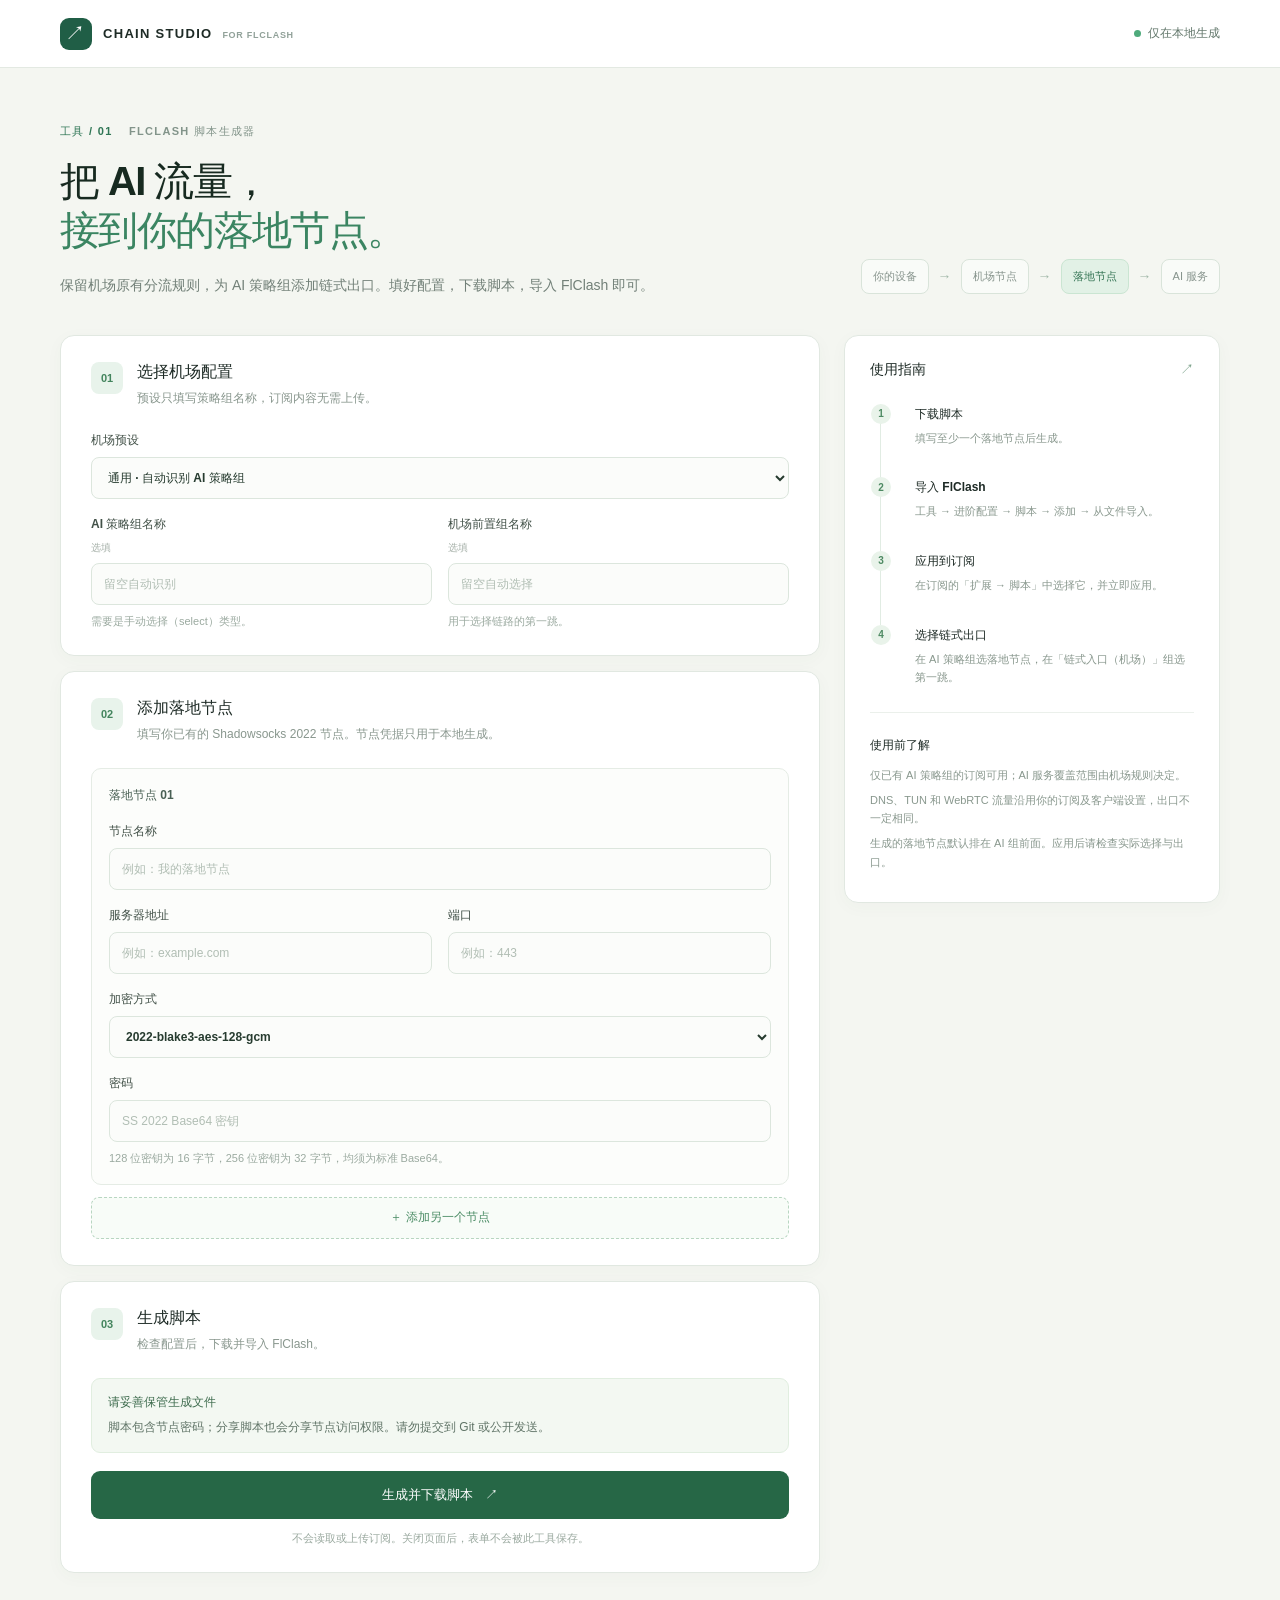
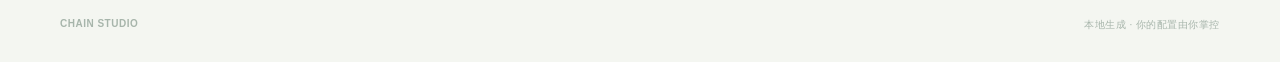
==== index.html @ d41be902 "feat: add local FlClash chain generator" ====
<!doctype html>
<html lang="zh-CN">
<head>
  <meta charset="utf-8">
  <meta name="viewport" content="width=device-width, initial-scale=1">
  <meta name="referrer" content="no-referrer">
  <meta http-equiv="Content-Security-Policy" content="default-src 'none'; script-src 'unsafe-inline'; style-src 'unsafe-inline'; base-uri 'none'; form-action 'none'">
  <title>Chain Studio · FlClash 链式配置</title>
  <style>
:root{font-family:Inter,-apple-system,BlinkMacSystemFont,"PingFang SC","Microsoft YaHei",sans-serif;color:#1e2b26;background:#f4f6f1;font-synthesis:none}*{box-sizing:border-box}body{margin:0}.topbar{height:68px;background:#fff;border-bottom:1px solid #e3e9e2;display:flex;align-items:center;justify-content:space-between;padding:0 max(32px,calc((100vw - 1160px)/2))}.brand{display:flex;align-items:center;gap:11px;font-size:13px;letter-spacing:.1em;font-weight:800;white-space:nowrap}.brand-icon{width:32px;height:32px;display:grid;place-items:center;background:#205e46;color:#fff;border-radius:9px;font-size:20px}.brand small{font-size:9px;color:#91a199;letter-spacing:.08em;margin-left:5px}.top-note{font-size:12px;color:#61766a}.dot{display:inline-block;width:7px;height:7px;background:#4eaa7b;border-radius:50%;margin-right:4px}main{max-width:1160px;margin:auto;padding:56px 0 0}.intro{display:flex;justify-content:space-between;align-items:end;gap:20px;margin-bottom:36px}.eyebrow{font-size:11px;color:#82948a;letter-spacing:.12em;font-weight:700}.eyebrow span{color:#2f7655;margin-right:12px}h1{font-size:40px;line-height:1.23;letter-spacing:-.04em;margin:18px 0;color:#172a20}h1 em{font-style:normal;color:#3b8562}.intro p{font-size:14px;line-height:1.8;color:#728078;margin:0}.diagram{display:flex;align-items:center;gap:9px;padding-bottom:5px;color:#87948d;font-size:11px;white-space:nowrap}.diagram span{border:1px solid #d9e4da;background:#f9fbf8;padding:9px 11px;border-radius:8px}.diagram b{font-size:14px;color:#a1b7a8}.diagram .highlight{background:#e2f1e6;color:#347454;border-color:#cae5d2}.layout{display:grid;grid-template-columns:minmax(0, 760px) 1fr;gap:24px;align-items:start}.card,aside{background:#fff;border:1px solid #e1e8e1;border-radius:14px;box-shadow:0 4px 18px #3a634908}.card{padding:26px 30px;margin-bottom:15px}.section-head{display:flex;gap:14px;align-items:start;margin-bottom:24px}.number{background:#e8f3eb;color:#43845d;border-radius:8px;width:32px;height:32px;display:grid;place-items:center;font-size:11px;font-weight:800;flex:none}.section-head h2{font-size:16px;margin:0 0 6px}.section-head p{font-size:12px;margin:0;color:#89978e;line-height:1.6}.fields{display:grid;gap:17px}label{display:grid;gap:8px;color:#425148;font-size:12px;font-weight:650}.optional{font-size:10px;color:#a4afa7;font-weight:400}input,select{font:inherit;color:#263b2f;background:#fbfcfa;border:1px solid #dce6dd;border-radius:8px;height:42px;padding:0 12px;width:100%;outline:none}input:focus,select:focus{border-color:#62a67b;box-shadow:0 0 0 3px #dcefe2}input::placeholder{color:#b1beb4;font-weight:400}label small{font-size:11px;color:#9baaa0;font-weight:400;line-height:1.5}.two{display:grid;grid-template-columns:1fr 1fr;gap:16px}.node{border:1px solid #e5ece5;border-radius:10px;background:#fcfdfb;padding:17px;margin-bottom:12px}.node-head{display:flex;justify-content:space-between;align-items:center;font-size:12px;font-weight:700;color:#496054;margin-bottom:18px}.remove{border:0;background:none;color:#a27870;font:inherit;cursor:pointer}.remove:disabled{visibility:hidden}.add{width:100%;height:42px;border:1px dashed #b8d6c1;border-radius:8px;background:#f8fcf8;color:#4b8c65;font-size:12px;font-weight:700;cursor:pointer}.notice{background:#f3f8f2;border:1px solid #e1eee0;border-radius:9px;padding:14px 16px;display:grid;gap:6px;font-size:12px;color:#607467;line-height:1.6}.notice strong{color:#3d6b4d}.primary{width:100%;border:0;background:#266746;color:white;border-radius:9px;height:48px;margin-top:18px;font-weight:700;cursor:pointer}.primary:hover{background:#1b5638}.primary span{margin-left:8px}.footnote{font-size:11px;color:#9baaa0;text-align:center;margin:12px 0 0}.error{margin-top:14px;padding:12px;background:#fff2ef;color:#a74535;border-radius:8px;font-size:12px;line-height:1.5}aside{padding:25px;position:sticky;top:22px}.side-title{font-size:14px;font-weight:800;display:flex;justify-content:space-between}.side-title span{color:#7fa48d}.steps{list-style:none;counter-reset:steps;padding:0;margin:25px 0}.steps li{counter-increment:steps;position:relative;padding:0 0 24px 34px;border-left:1px solid #e1ece3;margin-left:10px}.steps li:last-child{padding-bottom:0;border-color:transparent}.steps li:before{content:counter(steps);position:absolute;left:-10px;top:0;width:20px;height:20px;display:grid;place-items:center;border-radius:50%;background:#e9f3ea;color:#4e8a63;font-size:10px;font-weight:700}.steps b,aside h3{font-size:12px}.steps p,aside p{font-size:11px;color:#89988e;line-height:1.7;margin:6px 0}.side-divider{height:1px;background:#ebf0eb;margin:24px 0}aside h3{margin:0 0 12px}footer{padding:30px 0;display:flex;justify-content:space-between;color:#a7b5ab;font-size:10px;letter-spacing:.05em}footer span:first-child{font-weight:800}@media(max-width:1200px){main{padding-left:24px;padding-right:24px}}@media(max-width:800px){main{padding-top:36px}.intro{display:block}.diagram{margin-top:24px;flex-wrap:wrap}.layout{grid-template-columns:1fr}aside{position:static}.topbar{padding:0 24px}h1{font-size:32px}}@media(max-width:480px){.card{padding:22px 18px}.two{grid-template-columns:1fr}.brand small{display:none}.diagram{gap:5px;font-size:10px}.diagram span{padding:7px}footer{gap:10px}}

</style>
  <script defer>
document.addEventListener('DOMContentLoaded', () => {
'use strict';

// This function is serialized into the downloaded FlClash script.
function applyOverride(config, options) {
  const upstreamName = '链式入口（机场）';
  const prefix = '链式落地 · ';
  if (!config || !Array.isArray(config.rules)) throw new Error('订阅缺少 rules，无法保留原有分流规则');
  const existing = config.proxies || [];
  const oldNodes = existing.filter(p => p.name?.startsWith(prefix) && p['dialer-proxy'] === upstreamName);
  const allGroups = config['proxy-groups'] || [];
  if (allGroups.some(g => g.name === upstreamName) && !oldNodes.length) {
    throw new Error('订阅已存在同名的链式入口（机场）策略组，请先更改原策略组名称');
  }
  const oldNames = new Set(oldNodes.map(p => p.name));
  const proxies = existing.filter(p => !oldNames.has(p.name));
  const groups = allGroups.filter(g => g.name !== upstreamName);
  const names = new Set(options.nodes.map(n => n.name));
  if (proxies.some(p => names.has(p.name)) || groups.some(g => names.has(g.name))) {
    throw new Error('落地节点名称与订阅中的节点或策略组重复，请在生成器中修改名称');
  }
  const pattern = /chatgpt|openai|claude|anthropic|gemini|人工智能|智能助手|(?:^|[^a-z0-9])ai(?:$|[^a-z0-9])/i;
  const targets = groups.filter(g => options.aiGroup ? g.name === options.aiGroup : pattern.test(g.name));
  if (!targets.length) throw new Error('未找到 AI 策略组，请在生成器中填写准确的 AI 策略组名称');
  if (targets.some(g => g.type !== 'select')) throw new Error('AI 策略组必须是 select 手动选择类型');
  const targetNames = new Set(targets.map(g => g.name));
  const byName = new Map(groups.map(g => [g.name, g]));
  function unsafe(name, seen = new Set()) {
    if (targetNames.has(name) || names.has(name) || oldNames.has(name) || name === upstreamName) return true;
    if (seen.has(name)) return false;
    seen.add(name);
    const group = byName.get(name);
    return !!group && (group['include-all'] === true || group['include-all-proxies'] === true ||
      (group.proxies || []).some(member => unsafe(member, seen)));
  }
  const candidates = options.upstreamGroup ? [options.upstreamGroup] : ['🙂 TAGSS', 'Proxies', 'PROXY', '🚀 节点选择'];
  const preferred = candidates.find(name => byName.has(name) && !unsafe(name));
  if (options.upstreamGroup && !preferred) throw new Error('机场前置组不存在或可能形成代理循环：' + options.upstreamGroup);
  const upstream = preferred || groups.find(g => g.type === 'select' && !unsafe(g.name))?.name;
  const members = [...new Set([...(upstream ? [upstream] : []), ...proxies.map(p => p.name)])];
  const providers = Object.keys(config['proxy-providers'] || {});
  if (!members.length && !providers.length) throw new Error('订阅没有可用的机场节点或前置组');
  config.proxies = [...proxies, ...options.nodes.map(node => ({ ...node, 'dialer-proxy': upstreamName }))];
  config['proxy-groups'] = [
    { name: upstreamName, type: 'select', ...(members.length ? { proxies: members } : {}), ...(providers.length ? { use: providers } : {}) },
    ...groups.map(group => targetNames.has(group.name)
      ? { ...group, proxies: [...options.nodes.map(n => n.name), ...(group.proxies || []).filter(n => !oldNames.has(n) && !names.has(n))] }
      : group),
  ];
  return config;
}

function makeScript(input) {
  const clean = value => String(value || '').trim();
  const aiGroup = clean(input.aiGroup);
  const upstreamGroup = clean(input.upstreamGroup);
  if (!Array.isArray(input.nodes) || !input.nodes.length) throw new Error('请至少填写一个落地节点');
  const seen = new Set();
  const nodes = input.nodes.map((entry, index) => {
    const label = `第 ${index + 1} 个节点`;
    const name = clean(entry.name);
    const server = clean(entry.server);
    const port = Number(entry.port);
    const cipher = entry.cipher;
    const password = clean(entry.password);
    if (!name || name.length > 80 || /[\r\n\x00-\x1f]/.test(name)) throw new Error(`${label}：请填写有效的节点名称`);
    if (seen.has(name)) throw new Error(`${label}：节点名称重复`);
    seen.add(name);
    if (!server || server.length > 253 || /[\s/@?#\\]/.test(server)) throw new Error(`${label}：请填写有效的服务器地址，不含协议或端口`);
    if (!Number.isInteger(port) || port < 1 || port > 65535) throw new Error(`${label}：端口必须是 1 到 65535 的整数`);
    const bytes = cipher === '2022-blake3-aes-128-gcm' ? 16 : cipher === '2022-blake3-aes-256-gcm' ? 32 : 0;
    if (!bytes) throw new Error(`${label}：不支持的加密方式`);
    try {
      const decoded = atob(password);
      if (decoded.length !== bytes || btoa(decoded) !== password) throw new Error();
    } catch { throw new Error(`${label}：密钥必须是 ${bytes} 字节的标准 Base64`); }
    return { name: '链式落地 · ' + name, type: 'ss', server, port, cipher, password, udp: true };
  });
  const options = JSON.stringify({ aiGroup, upstreamGroup, nodes }, null, 2).replace(/\u2028/g, '\\u2028').replace(/\u2029/g, '\\u2029');
  return '// 此文件包含节点凭据，请妥善保管，不要公开分享。\n' +
    'const chainOptions = ' + options + ';\n' +
    'const applyChainOverride = ' + applyOverride.toString() + ';\n' +
    'function main(config) { return applyChainOverride(config, chainOptions); }\n';
}

if (typeof module !== 'undefined' && module.exports) module.exports = { makeScript, applyOverride };
if (typeof document !== 'undefined') {
  const $ = id => document.getElementById(id);
  const nodes = $('nodes');
  const renderIndices = () => [...nodes.children].forEach((node, i) => {
    node.querySelector('.node-index').textContent = String(i + 1).padStart(2, '0');
    node.querySelector('.remove').disabled = nodes.children.length === 1;
  });
  function addNode() {
    const node = $('nodeTemplate').content.firstElementChild.cloneNode(true);
    node.querySelector('.remove').addEventListener('click', () => { node.remove(); renderIndices(); });
    nodes.append(node);
    renderIndices();
  }
  $('addNode').addEventListener('click', addNode);
  $('preset').addEventListener('change', event => {
    const preset = { tagmeta: ['🧲 海外AI', '🙂 TAGSS'], nexitally: ['AI', 'Proxies'], auto: ['', ''], custom: ['', ''] }[event.target.value];
    $('aiGroup').value = preset[0]; $('upstreamGroup').value = preset[1];
  });
  $('generator').addEventListener('submit', event => {
    event.preventDefault();
    $('error').hidden = true;
    const input = { aiGroup: $('aiGroup').value, upstreamGroup: $('upstreamGroup').value,
      nodes: [...nodes.children].map(node => Object.fromEntries([...node.querySelectorAll('[name]')].map(field => [field.name, field.value]))) };
    try {
      const script = makeScript(input);
      const url = URL.createObjectURL(new Blob([script], { type: 'text/javascript;charset=utf-8' }));
      const link = document.createElement('a'); link.href = url; link.download = 'flclash-chain-override.js'; link.click();
      setTimeout(() => URL.revokeObjectURL(url), 60000);
    } catch (error) { $('error').textContent = error.message; $('error').hidden = false; $('error').scrollIntoView({ block: 'nearest' }); }
  });
  addNode();
}

});
</script>
</head>
<body>
<header class="topbar"><div class="brand"><span class="brand-icon">↗</span><span>CHAIN STUDIO <small>FOR FLCLASH</small></span></div><span class="top-note"><span class="dot"></span> 仅在本地生成</span></header>
<main>
  <div class="intro"><div><div class="eyebrow"><span>工具 / 01</span> FLCLASH 脚本生成器</div><h1>把 AI 流量，<br><em>接到你的落地节点。</em></h1><p>保留机场原有分流规则，为 AI 策略组添加链式出口。填好配置，下载脚本，导入 FlClash 即可。</p></div><div class="diagram" aria-label="链路：设备，经机场，到落地节点，再到 AI 服务"><span>你的设备</span><b>→</b><span>机场节点</span><b>→</b><span class="highlight">落地节点</span><b>→</b><span>AI 服务</span></div></div>
  <div class="layout"><form id="generator" novalidate><section class="card"><div class="section-head"><span class="number">01</span><div><h2>选择机场配置</h2><p>预设只填写策略组名称，订阅内容无需上传。</p></div></div><div class="fields"><label>机场预设<select id="preset"><option value="auto">通用 · 自动识别 AI 策略组</option><option value="tagmeta">TAGMeta</option><option value="nexitally">Nexitally</option><option value="custom">自定义策略组</option></select></label><div class="two"><label>AI 策略组名称 <span class="optional">选填</span><input id="aiGroup" placeholder="留空自动识别" autocomplete="off"><small>需要是手动选择（select）类型。</small></label><label>机场前置组名称 <span class="optional">选填</span><input id="upstreamGroup" placeholder="留空自动选择" autocomplete="off"><small>用于选择链路的第一跳。</small></label></div></div></section>
<section class="card"><div class="section-head"><span class="number">02</span><div><h2>添加落地节点</h2><p>填写你已有的 Shadowsocks 2022 节点。节点凭据只用于本地生成。</p></div></div><div id="nodes"></div><button type="button" class="add" id="addNode">＋ 添加另一个节点</button></section>
<section class="card last-card"><div class="section-head"><span class="number">03</span><div><h2>生成脚本</h2><p>检查配置后，下载并导入 FlClash。</p></div></div><div class="notice"><strong>请妥善保管生成文件</strong><span>脚本包含节点密码；分享脚本也会分享节点访问权限。请勿提交到 Git 或公开发送。</span></div><div id="error" class="error" role="alert" hidden></div><button class="primary" type="submit">生成并下载脚本 <span>↗</span></button><p class="footnote">不会读取或上传订阅。关闭页面后，表单不会被此工具保存。</p></section></form>
<aside><div class="side-title">使用指南 <span>↗</span></div><ol class="steps"><li><b>下载脚本</b><p>填写至少一个落地节点后生成。</p></li><li><b>导入 FlClash</b><p>工具 → 进阶配置 → 脚本 → 添加 → 从文件导入。</p></li><li><b>应用到订阅</b><p>在订阅的「扩展 → 脚本」中选择它，并立即应用。</p></li><li><b>选择链式出口</b><p>在 AI 策略组选落地节点，在「链式入口（机场）」组选第一跳。</p></li></ol><div class="side-divider"></div><h3>使用前了解</h3><p>仅已有 AI 策略组的订阅可用；AI 服务覆盖范围由机场规则决定。</p><p>DNS、TUN 和 WebRTC 流量沿用你的订阅及客户端设置，出口不一定相同。</p><p>生成的落地节点默认排在 AI 组前面。应用后请检查实际选择与出口。</p></aside></div>
<footer><span>CHAIN STUDIO</span><span>本地生成 · 你的配置由你掌控</span></footer>
</main>
<template id="nodeTemplate"><div class="node"><div class="node-head"><span>落地节点 <b class="node-index"></b></span><button class="remove" type="button">移除</button></div><div class="fields"><label>节点名称<input name="name" placeholder="例如：我的落地节点" maxlength="80" required autocomplete="off"></label><div class="two"><label>服务器地址<input name="server" placeholder="例如：example.com" required autocomplete="off" spellcheck="false"></label><label>端口<input name="port" type="number" min="1" max="65535" placeholder="例如：443" required></label></div><label>加密方式<select name="cipher"><option value="2022-blake3-aes-128-gcm">2022-blake3-aes-128-gcm</option><option value="2022-blake3-aes-256-gcm">2022-blake3-aes-256-gcm</option></select></label><label>密码<input name="password" type="password" placeholder="SS 2022 Base64 密钥" required autocomplete="new-password" spellcheck="false"><small>128 位密钥为 16 字节，256 位密钥为 32 字节，均须为标准 Base64。</small></label></div></div></template>
</body></html>
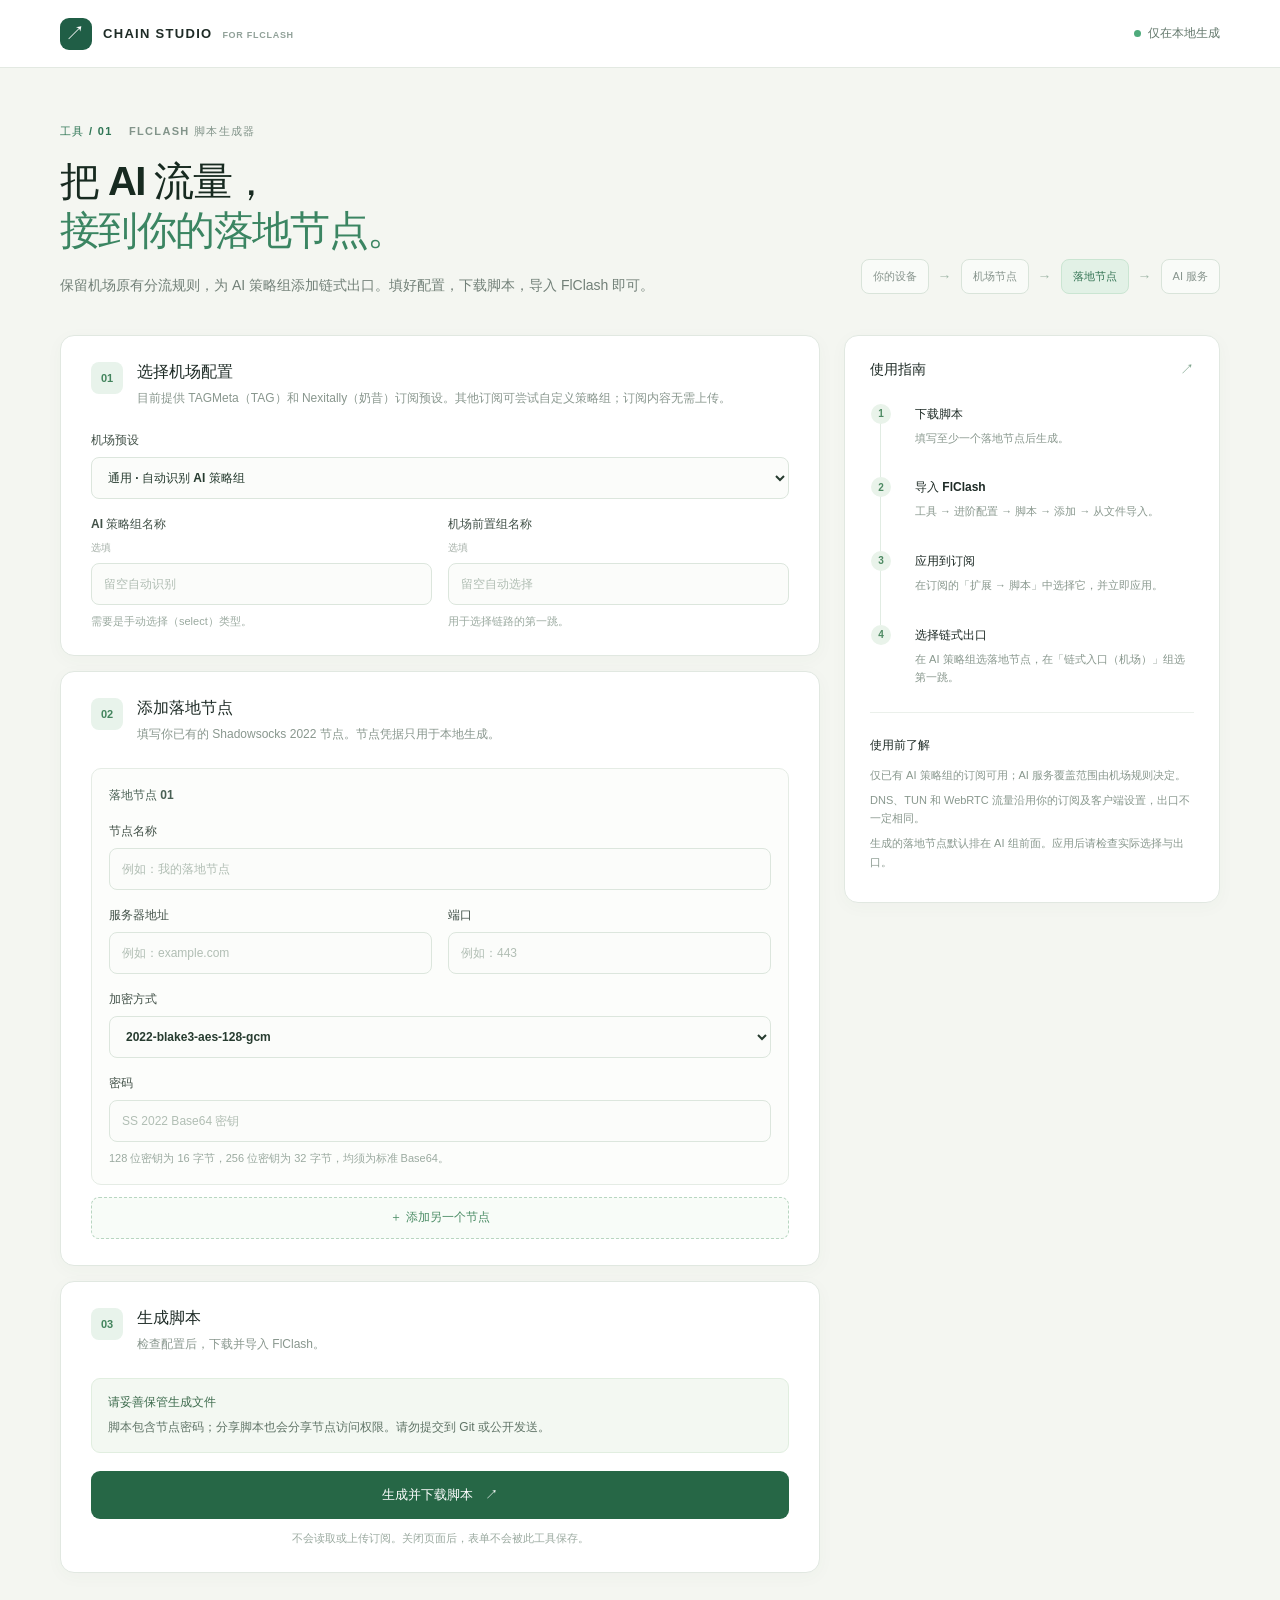
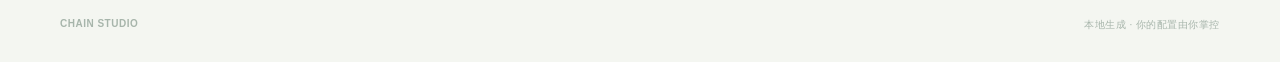
==== commit 2aa6582d: "docs: clarify supported subscription presets" ====
--- a/index.html
+++ b/index.html
@@ -137,7 +137,7 @@
 <header class="topbar"><div class="brand"><span class="brand-icon">↗</span><span>CHAIN STUDIO <small>FOR FLCLASH</small></span></div><span class="top-note"><span class="dot"></span> 仅在本地生成</span></header>
 <main>
   <div class="intro"><div><div class="eyebrow"><span>工具 / 01</span> FLCLASH 脚本生成器</div><h1>把 AI 流量，<br><em>接到你的落地节点。</em></h1><p>保留机场原有分流规则，为 AI 策略组添加链式出口。填好配置，下载脚本，导入 FlClash 即可。</p></div><div class="diagram" aria-label="链路：设备，经机场，到落地节点，再到 AI 服务"><span>你的设备</span><b>→</b><span>机场节点</span><b>→</b><span class="highlight">落地节点</span><b>→</b><span>AI 服务</span></div></div>
-  <div class="layout"><form id="generator" novalidate><section class="card"><div class="section-head"><span class="number">01</span><div><h2>选择机场配置</h2><p>预设只填写策略组名称，订阅内容无需上传。</p></div></div><div class="fields"><label>机场预设<select id="preset"><option value="auto">通用 · 自动识别 AI 策略组</option><option value="tagmeta">TAGMeta</option><option value="nexitally">Nexitally</option><option value="custom">自定义策略组</option></select></label><div class="two"><label>AI 策略组名称 <span class="optional">选填</span><input id="aiGroup" placeholder="留空自动识别" autocomplete="off"><small>需要是手动选择（select）类型。</small></label><label>机场前置组名称 <span class="optional">选填</span><input id="upstreamGroup" placeholder="留空自动选择" autocomplete="off"><small>用于选择链路的第一跳。</small></label></div></div></section>
+  <div class="layout"><form id="generator" novalidate><section class="card"><div class="section-head"><span class="number">01</span><div><h2>选择机场配置</h2><p>目前提供 TAGMeta（TAG）和 Nexitally（奶昔）订阅预设。其他订阅可尝试自定义策略组；订阅内容无需上传。</p></div></div><div class="fields"><label>机场预设<select id="preset"><option value="auto">通用 · 自动识别 AI 策略组</option><option value="tagmeta">TAGMeta（TAG）</option><option value="nexitally">Nexitally（奶昔）</option><option value="custom">自定义策略组</option></select></label><div class="two"><label>AI 策略组名称 <span class="optional">选填</span><input id="aiGroup" placeholder="留空自动识别" autocomplete="off"><small>需要是手动选择（select）类型。</small></label><label>机场前置组名称 <span class="optional">选填</span><input id="upstreamGroup" placeholder="留空自动选择" autocomplete="off"><small>用于选择链路的第一跳。</small></label></div></div></section>
 <section class="card"><div class="section-head"><span class="number">02</span><div><h2>添加落地节点</h2><p>填写你已有的 Shadowsocks 2022 节点。节点凭据只用于本地生成。</p></div></div><div id="nodes"></div><button type="button" class="add" id="addNode">＋ 添加另一个节点</button></section>
 <section class="card last-card"><div class="section-head"><span class="number">03</span><div><h2>生成脚本</h2><p>检查配置后，下载并导入 FlClash。</p></div></div><div class="notice"><strong>请妥善保管生成文件</strong><span>脚本包含节点密码；分享脚本也会分享节点访问权限。请勿提交到 Git 或公开发送。</span></div><div id="error" class="error" role="alert" hidden></div><button class="primary" type="submit">生成并下载脚本 <span>↗</span></button><p class="footnote">不会读取或上传订阅。关闭页面后，表单不会被此工具保存。</p></section></form>
 <aside><div class="side-title">使用指南 <span>↗</span></div><ol class="steps"><li><b>下载脚本</b><p>填写至少一个落地节点后生成。</p></li><li><b>导入 FlClash</b><p>工具 → 进阶配置 → 脚本 → 添加 → 从文件导入。</p></li><li><b>应用到订阅</b><p>在订阅的「扩展 → 脚本」中选择它，并立即应用。</p></li><li><b>选择链式出口</b><p>在 AI 策略组选落地节点，在「链式入口（机场）」组选第一跳。</p></li></ol><div class="side-divider"></div><h3>使用前了解</h3><p>仅已有 AI 策略组的订阅可用；AI 服务覆盖范围由机场规则决定。</p><p>DNS、TUN 和 WebRTC 流量沿用你的订阅及客户端设置，出口不一定相同。</p><p>生成的落地节点默认排在 AI 组前面。应用后请检查实际选择与出口。</p></aside></div>
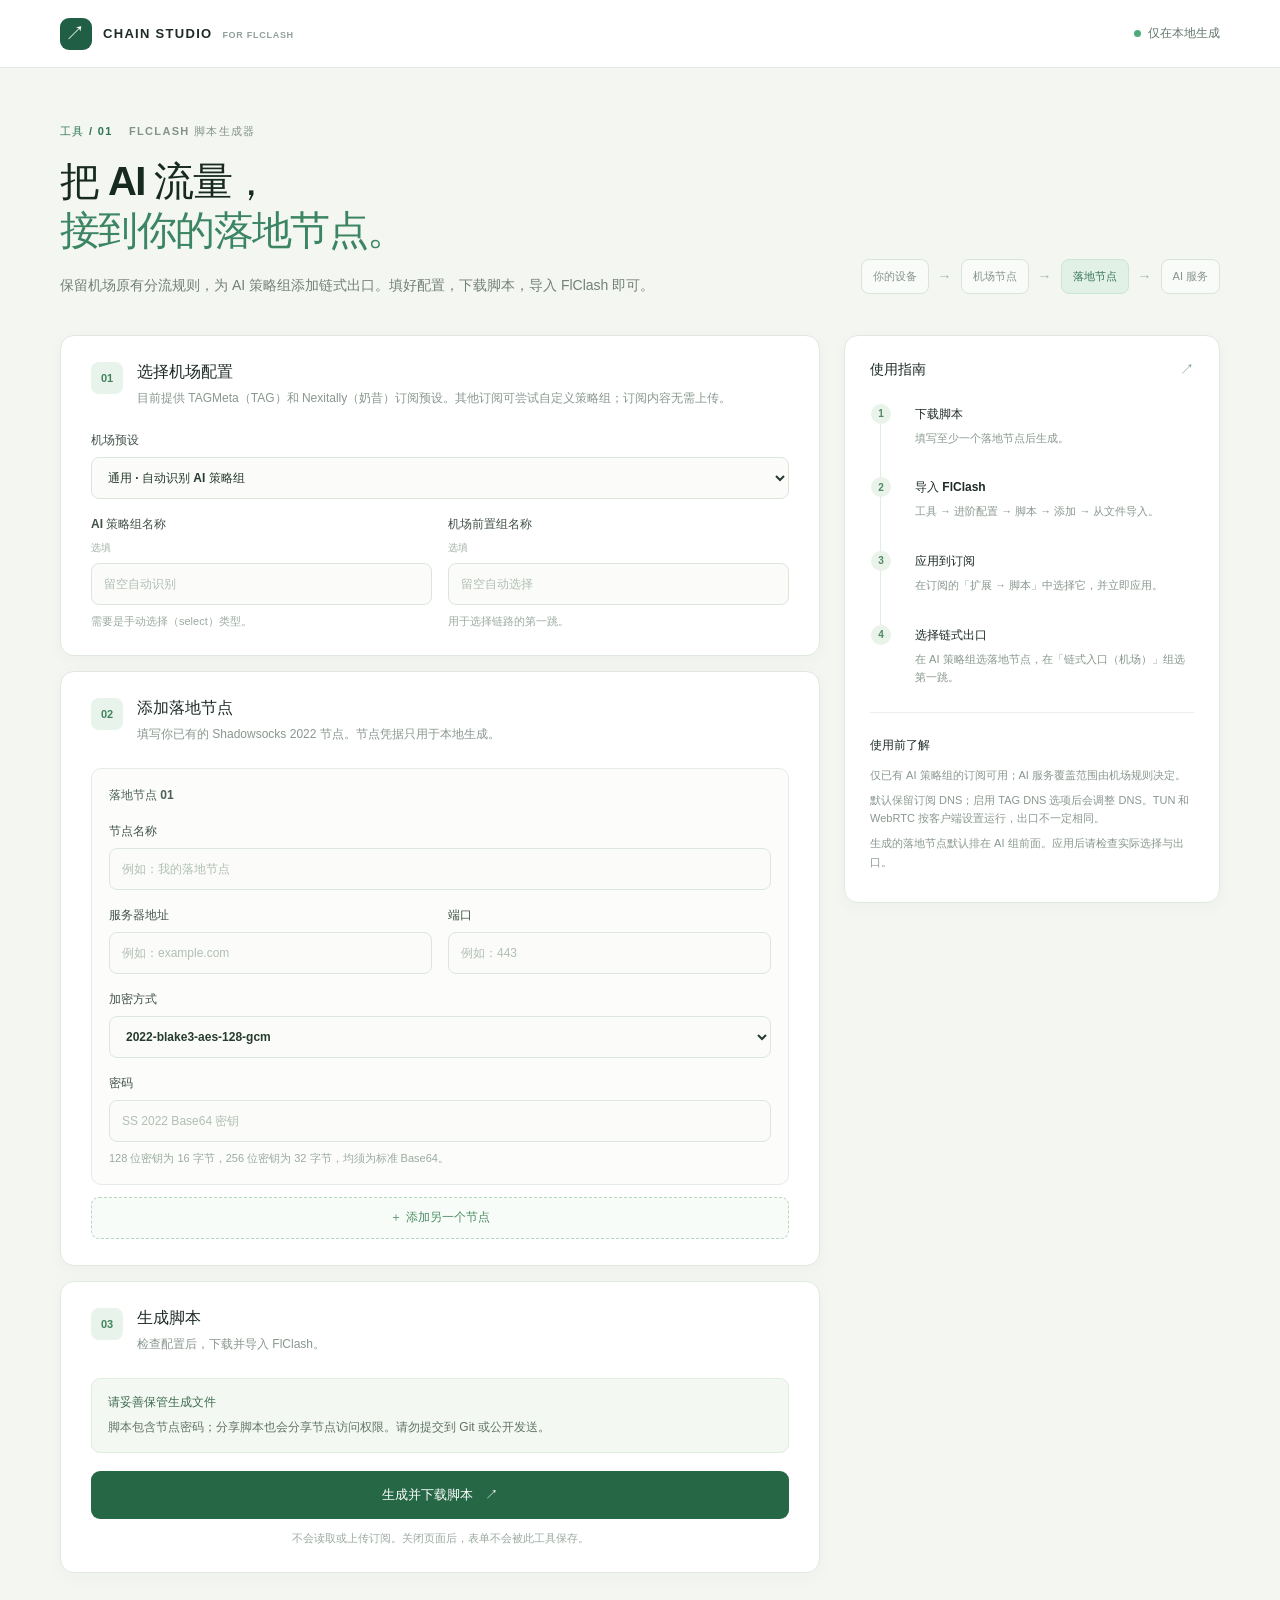
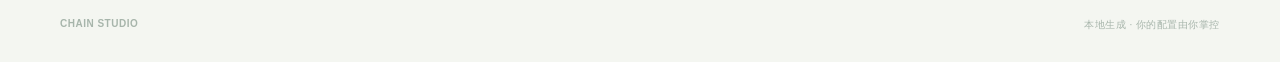
==== commit df0dea16: "feat: migrate local chain generator and TAG DNS" ====
--- a/index.html
+++ b/index.html
@@ -8,6 +8,8 @@
   <title>Chain Studio · FlClash 链式配置</title>
   <style>
 :root{font-family:Inter,-apple-system,BlinkMacSystemFont,"PingFang SC","Microsoft YaHei",sans-serif;color:#1e2b26;background:#f4f6f1;font-synthesis:none}*{box-sizing:border-box}body{margin:0}.topbar{height:68px;background:#fff;border-bottom:1px solid #e3e9e2;display:flex;align-items:center;justify-content:space-between;padding:0 max(32px,calc((100vw - 1160px)/2))}.brand{display:flex;align-items:center;gap:11px;font-size:13px;letter-spacing:.1em;font-weight:800;white-space:nowrap}.brand-icon{width:32px;height:32px;display:grid;place-items:center;background:#205e46;color:#fff;border-radius:9px;font-size:20px}.brand small{font-size:9px;color:#91a199;letter-spacing:.08em;margin-left:5px}.top-note{font-size:12px;color:#61766a}.dot{display:inline-block;width:7px;height:7px;background:#4eaa7b;border-radius:50%;margin-right:4px}main{max-width:1160px;margin:auto;padding:56px 0 0}.intro{display:flex;justify-content:space-between;align-items:end;gap:20px;margin-bottom:36px}.eyebrow{font-size:11px;color:#82948a;letter-spacing:.12em;font-weight:700}.eyebrow span{color:#2f7655;margin-right:12px}h1{font-size:40px;line-height:1.23;letter-spacing:-.04em;margin:18px 0;color:#172a20}h1 em{font-style:normal;color:#3b8562}.intro p{font-size:14px;line-height:1.8;color:#728078;margin:0}.diagram{display:flex;align-items:center;gap:9px;padding-bottom:5px;color:#87948d;font-size:11px;white-space:nowrap}.diagram span{border:1px solid #d9e4da;background:#f9fbf8;padding:9px 11px;border-radius:8px}.diagram b{font-size:14px;color:#a1b7a8}.diagram .highlight{background:#e2f1e6;color:#347454;border-color:#cae5d2}.layout{display:grid;grid-template-columns:minmax(0, 760px) 1fr;gap:24px;align-items:start}.card,aside{background:#fff;border:1px solid #e1e8e1;border-radius:14px;box-shadow:0 4px 18px #3a634908}.card{padding:26px 30px;margin-bottom:15px}.section-head{display:flex;gap:14px;align-items:start;margin-bottom:24px}.number{background:#e8f3eb;color:#43845d;border-radius:8px;width:32px;height:32px;display:grid;place-items:center;font-size:11px;font-weight:800;flex:none}.section-head h2{font-size:16px;margin:0 0 6px}.section-head p{font-size:12px;margin:0;color:#89978e;line-height:1.6}.fields{display:grid;gap:17px}label{display:grid;gap:8px;color:#425148;font-size:12px;font-weight:650}.optional{font-size:10px;color:#a4afa7;font-weight:400}input,select{font:inherit;color:#263b2f;background:#fbfcfa;border:1px solid #dce6dd;border-radius:8px;height:42px;padding:0 12px;width:100%;outline:none}input:focus,select:focus{border-color:#62a67b;box-shadow:0 0 0 3px #dcefe2}input::placeholder{color:#b1beb4;font-weight:400}label small{font-size:11px;color:#9baaa0;font-weight:400;line-height:1.5}.two{display:grid;grid-template-columns:1fr 1fr;gap:16px}.node{border:1px solid #e5ece5;border-radius:10px;background:#fcfdfb;padding:17px;margin-bottom:12px}.node-head{display:flex;justify-content:space-between;align-items:center;font-size:12px;font-weight:700;color:#496054;margin-bottom:18px}.remove{border:0;background:none;color:#a27870;font:inherit;cursor:pointer}.remove:disabled{visibility:hidden}.add{width:100%;height:42px;border:1px dashed #b8d6c1;border-radius:8px;background:#f8fcf8;color:#4b8c65;font-size:12px;font-weight:700;cursor:pointer}.notice{background:#f3f8f2;border:1px solid #e1eee0;border-radius:9px;padding:14px 16px;display:grid;gap:6px;font-size:12px;color:#607467;line-height:1.6}.notice strong{color:#3d6b4d}.primary{width:100%;border:0;background:#266746;color:white;border-radius:9px;height:48px;margin-top:18px;font-weight:700;cursor:pointer}.primary:hover{background:#1b5638}.primary span{margin-left:8px}.footnote{font-size:11px;color:#9baaa0;text-align:center;margin:12px 0 0}.error{margin-top:14px;padding:12px;background:#fff2ef;color:#a74535;border-radius:8px;font-size:12px;line-height:1.5}aside{padding:25px;position:sticky;top:22px}.side-title{font-size:14px;font-weight:800;display:flex;justify-content:space-between}.side-title span{color:#7fa48d}.steps{list-style:none;counter-reset:steps;padding:0;margin:25px 0}.steps li{counter-increment:steps;position:relative;padding:0 0 24px 34px;border-left:1px solid #e1ece3;margin-left:10px}.steps li:last-child{padding-bottom:0;border-color:transparent}.steps li:before{content:counter(steps);position:absolute;left:-10px;top:0;width:20px;height:20px;display:grid;place-items:center;border-radius:50%;background:#e9f3ea;color:#4e8a63;font-size:10px;font-weight:700}.steps b,aside h3{font-size:12px}.steps p,aside p{font-size:11px;color:#89988e;line-height:1.7;margin:6px 0}.side-divider{height:1px;background:#ebf0eb;margin:24px 0}aside h3{margin:0 0 12px}footer{padding:30px 0;display:flex;justify-content:space-between;color:#a7b5ab;font-size:10px;letter-spacing:.05em}footer span:first-child{font-weight:800}@media(max-width:1200px){main{padding-left:24px;padding-right:24px}}@media(max-width:800px){main{padding-top:36px}.intro{display:block}.diagram{margin-top:24px;flex-wrap:wrap}.layout{grid-template-columns:1fr}aside{position:static}.topbar{padding:0 24px}h1{font-size:32px}}@media(max-width:480px){.card{padding:22px 18px}.two{grid-template-columns:1fr}.brand small{display:none}.diagram{gap:5px;font-size:10px}.diagram span{padding:7px}footer{gap:10px}}
+
+.dns-option{padding:14px;border:1px solid #e1eee0;border-radius:9px;background:#f8fbf7}.dns-option[hidden]{display:none}.dns-option label{display:flex;align-items:center;gap:8px}.dns-option input{width:16px;height:16px;accent-color:#266746}.dns-option small{display:block;margin:8px 0 0 24px;font-size:11px;line-height:1.6;color:#809185}
 
 </style>
   <script defer>
@@ -60,6 +62,22 @@
       ? { ...group, proxies: [...options.nodes.map(n => n.name), ...(group.proxies || []).filter(n => !oldNames.has(n) && !names.has(n))] }
       : group),
   ];
+  if (options.tagDns) {
+    if (!options.upstreamGroup || !byName.has(options.upstreamGroup)) throw new Error('TAG DNS 分流需要存在的前置组');
+    const existingDns = config.dns || {};
+    const resolvers = existingDns['proxy-server-nameserver'];
+    const fixedResolvers = Array.isArray(resolvers) && ['0.0.0.0:7874', '127.0.0.1:7874'].includes(existingDns.listen)
+      ? resolvers.flatMap(r => r === 'udp://127.0.0.1:7874' ? ['https://223.5.5.5/dns-query#DIRECT'] : [r])
+      : resolvers;
+    config.dns = {
+      ...existingDns,
+      ...(fixedResolvers === undefined ? {} : { 'proxy-server-nameserver': fixedResolvers }),
+      enable: true,
+      nameserver: ['https://1.1.1.1/dns-query#' + options.upstreamGroup],
+      fallback: [],
+      'nameserver-policy': { ...(existingDns['nameserver-policy'] || {}), 'geosite:cn': ['https://223.5.5.5/dns-query#DIRECT', 'https://doh.pub/dns-query#DIRECT'] },
+    };
+  }
   return config;
 }
 
@@ -67,6 +85,8 @@
   const clean = value => String(value || '').trim();
   const aiGroup = clean(input.aiGroup);
   const upstreamGroup = clean(input.upstreamGroup);
+  const tagDns = input.tagDns === true;
+  if (tagDns && !upstreamGroup) throw new Error('启用 TAG DNS 分流时必须指定机场前置组');
   if (!Array.isArray(input.nodes) || !input.nodes.length) throw new Error('请至少填写一个落地节点');
   const seen = new Set();
   const nodes = input.nodes.map((entry, index) => {
@@ -89,7 +109,7 @@
     } catch { throw new Error(`${label}：密钥必须是 ${bytes} 字节的标准 Base64`); }
     return { name: '链式落地 · ' + name, type: 'ss', server, port, cipher, password, udp: true };
   });
-  const options = JSON.stringify({ aiGroup, upstreamGroup, nodes }, null, 2).replace(/\u2028/g, '\\u2028').replace(/\u2029/g, '\\u2029');
+  const options = JSON.stringify({ aiGroup, upstreamGroup, nodes, tagDns }, null, 2).replace(/\u2028/g, '\\u2028').replace(/\u2029/g, '\\u2029');
   return '// 此文件包含节点凭据，请妥善保管，不要公开分享。\n' +
     'const chainOptions = ' + options + ';\n' +
     'const applyChainOverride = ' + applyOverride.toString() + ';\n' +
@@ -114,11 +134,13 @@
   $('preset').addEventListener('change', event => {
     const preset = { tagmeta: ['🧲 海外AI', '🙂 TAGSS'], nexitally: ['AI', 'Proxies'], auto: ['', ''], custom: ['', ''] }[event.target.value];
     $('aiGroup').value = preset[0]; $('upstreamGroup').value = preset[1];
+    $('tagDnsOption').hidden = event.target.value !== 'tagmeta';
+    if (event.target.value !== 'tagmeta') $('tagDns').checked = false;
   });
   $('generator').addEventListener('submit', event => {
     event.preventDefault();
     $('error').hidden = true;
-    const input = { aiGroup: $('aiGroup').value, upstreamGroup: $('upstreamGroup').value,
+    const input = { aiGroup: $('aiGroup').value, upstreamGroup: $('upstreamGroup').value, tagDns: $('tagDns').checked,
       nodes: [...nodes.children].map(node => Object.fromEntries([...node.querySelectorAll('[name]')].map(field => [field.name, field.value]))) };
     try {
       const script = makeScript(input);
@@ -137,10 +159,10 @@
 <header class="topbar"><div class="brand"><span class="brand-icon">↗</span><span>CHAIN STUDIO <small>FOR FLCLASH</small></span></div><span class="top-note"><span class="dot"></span> 仅在本地生成</span></header>
 <main>
   <div class="intro"><div><div class="eyebrow"><span>工具 / 01</span> FLCLASH 脚本生成器</div><h1>把 AI 流量，<br><em>接到你的落地节点。</em></h1><p>保留机场原有分流规则，为 AI 策略组添加链式出口。填好配置，下载脚本，导入 FlClash 即可。</p></div><div class="diagram" aria-label="链路：设备，经机场，到落地节点，再到 AI 服务"><span>你的设备</span><b>→</b><span>机场节点</span><b>→</b><span class="highlight">落地节点</span><b>→</b><span>AI 服务</span></div></div>
-  <div class="layout"><form id="generator" novalidate><section class="card"><div class="section-head"><span class="number">01</span><div><h2>选择机场配置</h2><p>目前提供 TAGMeta（TAG）和 Nexitally（奶昔）订阅预设。其他订阅可尝试自定义策略组；订阅内容无需上传。</p></div></div><div class="fields"><label>机场预设<select id="preset"><option value="auto">通用 · 自动识别 AI 策略组</option><option value="tagmeta">TAGMeta（TAG）</option><option value="nexitally">Nexitally（奶昔）</option><option value="custom">自定义策略组</option></select></label><div class="two"><label>AI 策略组名称 <span class="optional">选填</span><input id="aiGroup" placeholder="留空自动识别" autocomplete="off"><small>需要是手动选择（select）类型。</small></label><label>机场前置组名称 <span class="optional">选填</span><input id="upstreamGroup" placeholder="留空自动选择" autocomplete="off"><small>用于选择链路的第一跳。</small></label></div></div></section>
+  <div class="layout"><form id="generator" novalidate><section class="card"><div class="section-head"><span class="number">01</span><div><h2>选择机场配置</h2><p>目前提供 TAGMeta（TAG）和 Nexitally（奶昔）订阅预设。其他订阅可尝试自定义策略组；订阅内容无需上传。</p></div></div><div class="fields"><label>机场预设<select id="preset"><option value="auto">通用 · 自动识别 AI 策略组</option><option value="tagmeta">TAGMeta（TAG）</option><option value="nexitally">Nexitally（奶昔）</option><option value="custom">自定义策略组</option></select></label><div class="two"><label>AI 策略组名称 <span class="optional">选填</span><input id="aiGroup" placeholder="留空自动识别" autocomplete="off"><small>需要是手动选择（select）类型。</small></label><label>机场前置组名称 <span class="optional">选填</span><input id="upstreamGroup" placeholder="留空自动选择" autocomplete="off"><small>用于选择链路的第一跳。</small></label></div><div id="tagDnsOption" class="dns-option" hidden><label><input id="tagDns" type="checkbox">启用 TAG DNS 分流及节点 DNS 修正</label><small>国内 DNS 直连，默认境外 DNS 通过机场前置组；可能改变订阅原有 DNS 行为。按需启用。</small></div></div></section>
 <section class="card"><div class="section-head"><span class="number">02</span><div><h2>添加落地节点</h2><p>填写你已有的 Shadowsocks 2022 节点。节点凭据只用于本地生成。</p></div></div><div id="nodes"></div><button type="button" class="add" id="addNode">＋ 添加另一个节点</button></section>
 <section class="card last-card"><div class="section-head"><span class="number">03</span><div><h2>生成脚本</h2><p>检查配置后，下载并导入 FlClash。</p></div></div><div class="notice"><strong>请妥善保管生成文件</strong><span>脚本包含节点密码；分享脚本也会分享节点访问权限。请勿提交到 Git 或公开发送。</span></div><div id="error" class="error" role="alert" hidden></div><button class="primary" type="submit">生成并下载脚本 <span>↗</span></button><p class="footnote">不会读取或上传订阅。关闭页面后，表单不会被此工具保存。</p></section></form>
-<aside><div class="side-title">使用指南 <span>↗</span></div><ol class="steps"><li><b>下载脚本</b><p>填写至少一个落地节点后生成。</p></li><li><b>导入 FlClash</b><p>工具 → 进阶配置 → 脚本 → 添加 → 从文件导入。</p></li><li><b>应用到订阅</b><p>在订阅的「扩展 → 脚本」中选择它，并立即应用。</p></li><li><b>选择链式出口</b><p>在 AI 策略组选落地节点，在「链式入口（机场）」组选第一跳。</p></li></ol><div class="side-divider"></div><h3>使用前了解</h3><p>仅已有 AI 策略组的订阅可用；AI 服务覆盖范围由机场规则决定。</p><p>DNS、TUN 和 WebRTC 流量沿用你的订阅及客户端设置，出口不一定相同。</p><p>生成的落地节点默认排在 AI 组前面。应用后请检查实际选择与出口。</p></aside></div>
+<aside><div class="side-title">使用指南 <span>↗</span></div><ol class="steps"><li><b>下载脚本</b><p>填写至少一个落地节点后生成。</p></li><li><b>导入 FlClash</b><p>工具 → 进阶配置 → 脚本 → 添加 → 从文件导入。</p></li><li><b>应用到订阅</b><p>在订阅的「扩展 → 脚本」中选择它，并立即应用。</p></li><li><b>选择链式出口</b><p>在 AI 策略组选落地节点，在「链式入口（机场）」组选第一跳。</p></li></ol><div class="side-divider"></div><h3>使用前了解</h3><p>仅已有 AI 策略组的订阅可用；AI 服务覆盖范围由机场规则决定。</p><p>默认保留订阅 DNS；启用 TAG DNS 选项后会调整 DNS。TUN 和 WebRTC 按客户端设置运行，出口不一定相同。</p><p>生成的落地节点默认排在 AI 组前面。应用后请检查实际选择与出口。</p></aside></div>
 <footer><span>CHAIN STUDIO</span><span>本地生成 · 你的配置由你掌控</span></footer>
 </main>
 <template id="nodeTemplate"><div class="node"><div class="node-head"><span>落地节点 <b class="node-index"></b></span><button class="remove" type="button">移除</button></div><div class="fields"><label>节点名称<input name="name" placeholder="例如：我的落地节点" maxlength="80" required autocomplete="off"></label><div class="two"><label>服务器地址<input name="server" placeholder="例如：example.com" required autocomplete="off" spellcheck="false"></label><label>端口<input name="port" type="number" min="1" max="65535" placeholder="例如：443" required></label></div><label>加密方式<select name="cipher"><option value="2022-blake3-aes-128-gcm">2022-blake3-aes-128-gcm</option><option value="2022-blake3-aes-256-gcm">2022-blake3-aes-256-gcm</option></select></label><label>密码<input name="password" type="password" placeholder="SS 2022 Base64 密钥" required autocomplete="new-password" spellcheck="false"><small>128 位密钥为 16 字节，256 位密钥为 32 字节，均须为标准 Base64。</small></label></div></div></template>
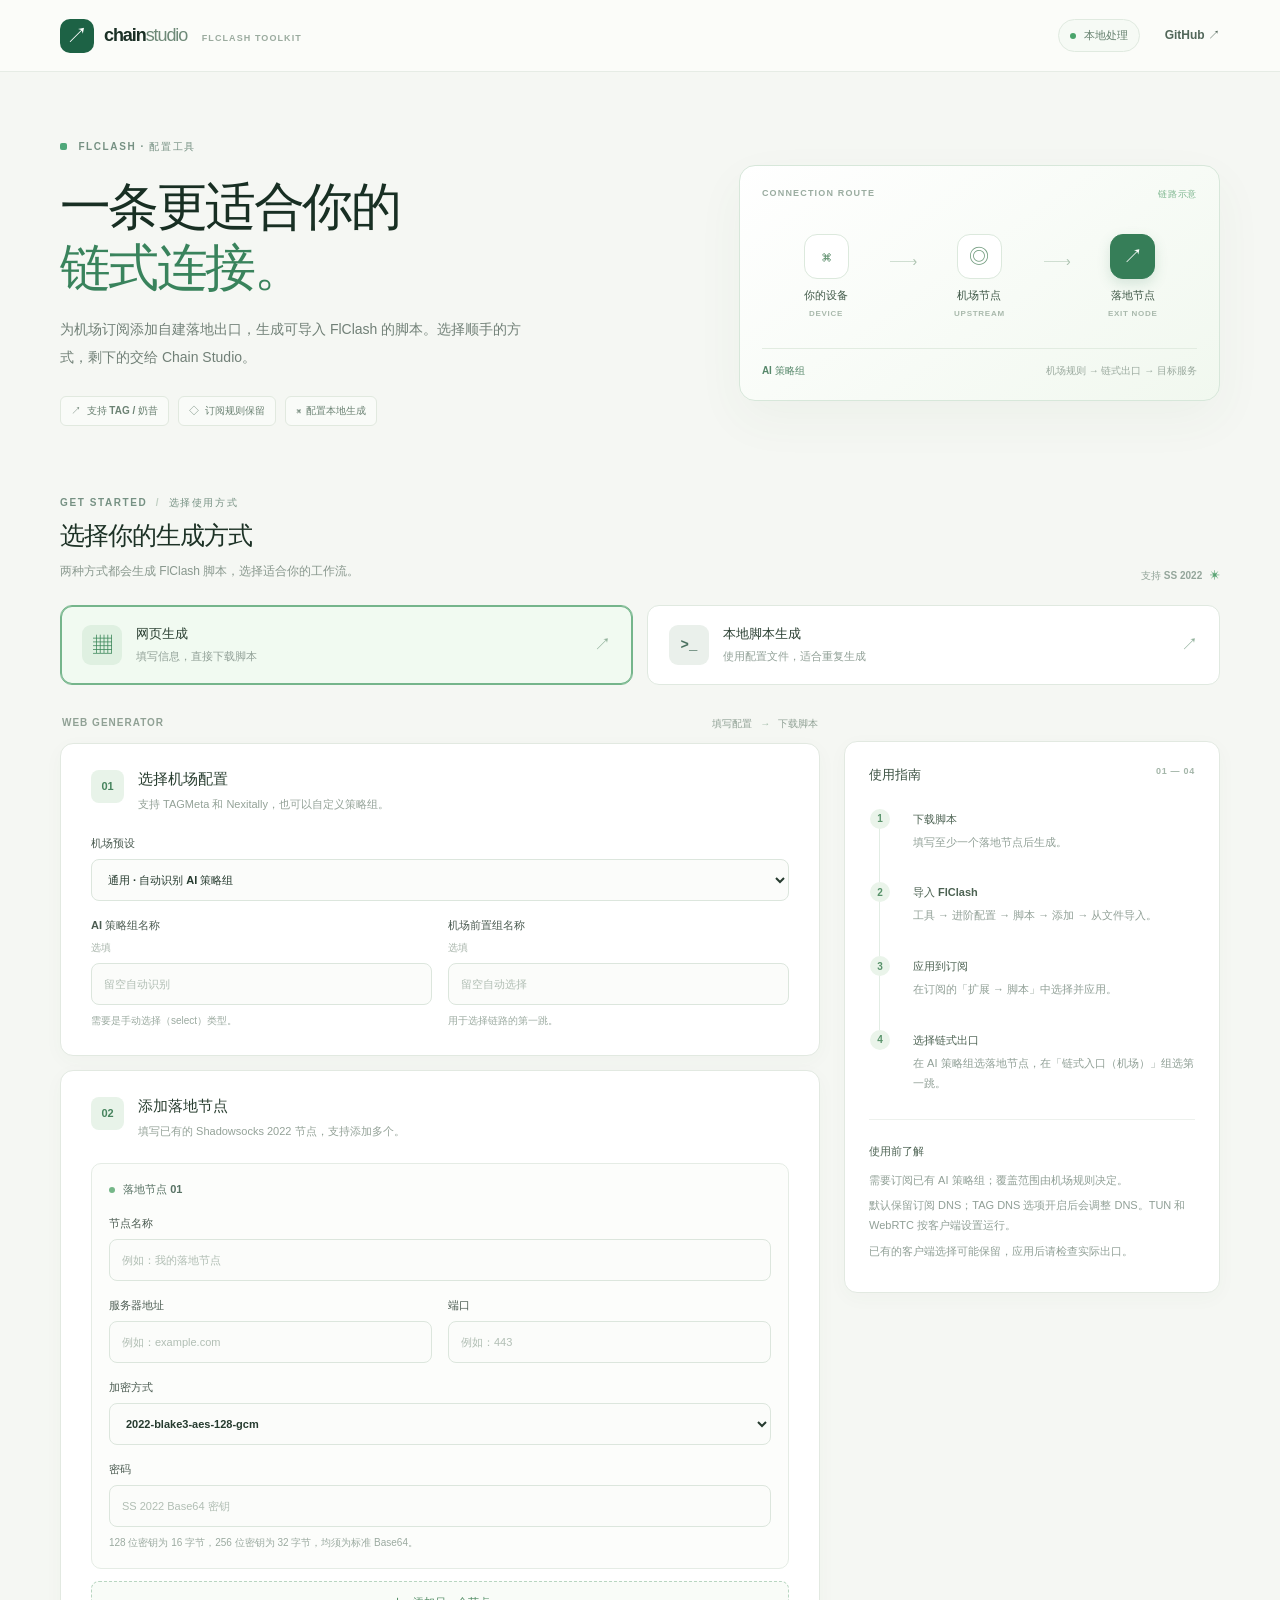
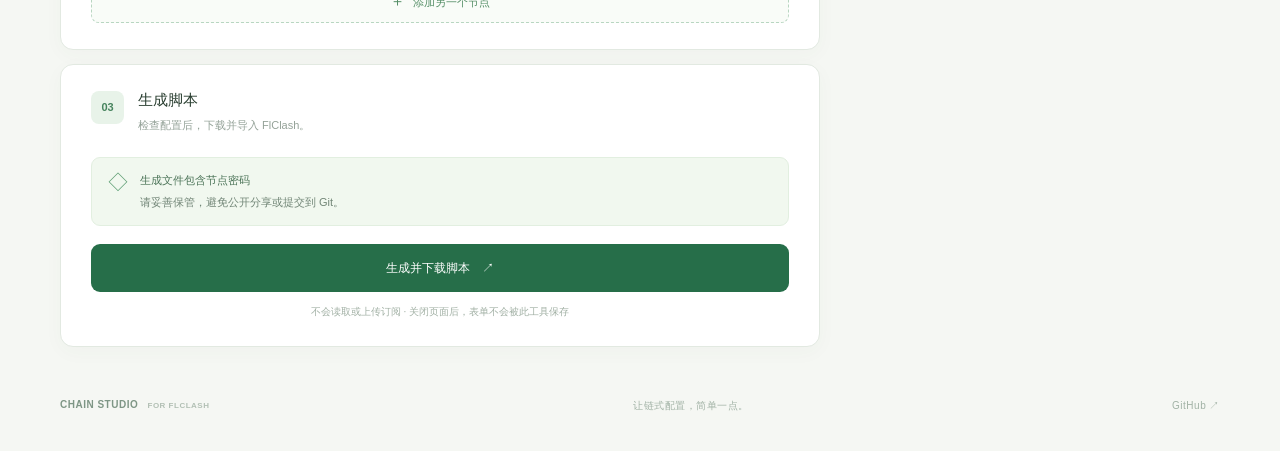
==== commit b4fbc799: "feat: clarify web and local generation workflows" ====
--- a/index.html
+++ b/index.html
@@ -4,12 +4,11 @@
   <meta charset="utf-8">
   <meta name="viewport" content="width=device-width, initial-scale=1">
   <meta name="referrer" content="no-referrer">
+  <meta name="theme-color" content="#f5f7f3">
   <meta http-equiv="Content-Security-Policy" content="default-src 'none'; script-src 'unsafe-inline'; style-src 'unsafe-inline'; base-uri 'none'; form-action 'none'">
-  <title>Chain Studio · FlClash 链式配置</title>
+  <title>Chain Studio · FlClash 链式配置生成器</title>
   <style>
-:root{font-family:Inter,-apple-system,BlinkMacSystemFont,"PingFang SC","Microsoft YaHei",sans-serif;color:#1e2b26;background:#f4f6f1;font-synthesis:none}*{box-sizing:border-box}body{margin:0}.topbar{height:68px;background:#fff;border-bottom:1px solid #e3e9e2;display:flex;align-items:center;justify-content:space-between;padding:0 max(32px,calc((100vw - 1160px)/2))}.brand{display:flex;align-items:center;gap:11px;font-size:13px;letter-spacing:.1em;font-weight:800;white-space:nowrap}.brand-icon{width:32px;height:32px;display:grid;place-items:center;background:#205e46;color:#fff;border-radius:9px;font-size:20px}.brand small{font-size:9px;color:#91a199;letter-spacing:.08em;margin-left:5px}.top-note{font-size:12px;color:#61766a}.dot{display:inline-block;width:7px;height:7px;background:#4eaa7b;border-radius:50%;margin-right:4px}main{max-width:1160px;margin:auto;padding:56px 0 0}.intro{display:flex;justify-content:space-between;align-items:end;gap:20px;margin-bottom:36px}.eyebrow{font-size:11px;color:#82948a;letter-spacing:.12em;font-weight:700}.eyebrow span{color:#2f7655;margin-right:12px}h1{font-size:40px;line-height:1.23;letter-spacing:-.04em;margin:18px 0;color:#172a20}h1 em{font-style:normal;color:#3b8562}.intro p{font-size:14px;line-height:1.8;color:#728078;margin:0}.diagram{display:flex;align-items:center;gap:9px;padding-bottom:5px;color:#87948d;font-size:11px;white-space:nowrap}.diagram span{border:1px solid #d9e4da;background:#f9fbf8;padding:9px 11px;border-radius:8px}.diagram b{font-size:14px;color:#a1b7a8}.diagram .highlight{background:#e2f1e6;color:#347454;border-color:#cae5d2}.layout{display:grid;grid-template-columns:minmax(0, 760px) 1fr;gap:24px;align-items:start}.card,aside{background:#fff;border:1px solid #e1e8e1;border-radius:14px;box-shadow:0 4px 18px #3a634908}.card{padding:26px 30px;margin-bottom:15px}.section-head{display:flex;gap:14px;align-items:start;margin-bottom:24px}.number{background:#e8f3eb;color:#43845d;border-radius:8px;width:32px;height:32px;display:grid;place-items:center;font-size:11px;font-weight:800;flex:none}.section-head h2{font-size:16px;margin:0 0 6px}.section-head p{font-size:12px;margin:0;color:#89978e;line-height:1.6}.fields{display:grid;gap:17px}label{display:grid;gap:8px;color:#425148;font-size:12px;font-weight:650}.optional{font-size:10px;color:#a4afa7;font-weight:400}input,select{font:inherit;color:#263b2f;background:#fbfcfa;border:1px solid #dce6dd;border-radius:8px;height:42px;padding:0 12px;width:100%;outline:none}input:focus,select:focus{border-color:#62a67b;box-shadow:0 0 0 3px #dcefe2}input::placeholder{color:#b1beb4;font-weight:400}label small{font-size:11px;color:#9baaa0;font-weight:400;line-height:1.5}.two{display:grid;grid-template-columns:1fr 1fr;gap:16px}.node{border:1px solid #e5ece5;border-radius:10px;background:#fcfdfb;padding:17px;margin-bottom:12px}.node-head{display:flex;justify-content:space-between;align-items:center;font-size:12px;font-weight:700;color:#496054;margin-bottom:18px}.remove{border:0;background:none;color:#a27870;font:inherit;cursor:pointer}.remove:disabled{visibility:hidden}.add{width:100%;height:42px;border:1px dashed #b8d6c1;border-radius:8px;background:#f8fcf8;color:#4b8c65;font-size:12px;font-weight:700;cursor:pointer}.notice{background:#f3f8f2;border:1px solid #e1eee0;border-radius:9px;padding:14px 16px;display:grid;gap:6px;font-size:12px;color:#607467;line-height:1.6}.notice strong{color:#3d6b4d}.primary{width:100%;border:0;background:#266746;color:white;border-radius:9px;height:48px;margin-top:18px;font-weight:700;cursor:pointer}.primary:hover{background:#1b5638}.primary span{margin-left:8px}.footnote{font-size:11px;color:#9baaa0;text-align:center;margin:12px 0 0}.error{margin-top:14px;padding:12px;background:#fff2ef;color:#a74535;border-radius:8px;font-size:12px;line-height:1.5}aside{padding:25px;position:sticky;top:22px}.side-title{font-size:14px;font-weight:800;display:flex;justify-content:space-between}.side-title span{color:#7fa48d}.steps{list-style:none;counter-reset:steps;padding:0;margin:25px 0}.steps li{counter-increment:steps;position:relative;padding:0 0 24px 34px;border-left:1px solid #e1ece3;margin-left:10px}.steps li:last-child{padding-bottom:0;border-color:transparent}.steps li:before{content:counter(steps);position:absolute;left:-10px;top:0;width:20px;height:20px;display:grid;place-items:center;border-radius:50%;background:#e9f3ea;color:#4e8a63;font-size:10px;font-weight:700}.steps b,aside h3{font-size:12px}.steps p,aside p{font-size:11px;color:#89988e;line-height:1.7;margin:6px 0}.side-divider{height:1px;background:#ebf0eb;margin:24px 0}aside h3{margin:0 0 12px}footer{padding:30px 0;display:flex;justify-content:space-between;color:#a7b5ab;font-size:10px;letter-spacing:.05em}footer span:first-child{font-weight:800}@media(max-width:1200px){main{padding-left:24px;padding-right:24px}}@media(max-width:800px){main{padding-top:36px}.intro{display:block}.diagram{margin-top:24px;flex-wrap:wrap}.layout{grid-template-columns:1fr}aside{position:static}.topbar{padding:0 24px}h1{font-size:32px}}@media(max-width:480px){.card{padding:22px 18px}.two{grid-template-columns:1fr}.brand small{display:none}.diagram{gap:5px;font-size:10px}.diagram span{padding:7px}footer{gap:10px}}
-
-.dns-option{padding:14px;border:1px solid #e1eee0;border-radius:9px;background:#f8fbf7}.dns-option[hidden]{display:none}.dns-option label{display:flex;align-items:center;gap:8px}.dns-option input{width:16px;height:16px;accent-color:#266746}.dns-option small{display:block;margin:8px 0 0 24px;font-size:11px;line-height:1.6;color:#809185}
+:root{font-family:Inter,-apple-system,BlinkMacSystemFont,"PingFang SC","Microsoft YaHei",sans-serif;color:#1b3026;background:#f5f7f3;font-synthesis:none}*{box-sizing:border-box}html{scroll-behavior:smooth}body{margin:0}a{color:inherit;text-decoration:none}button,input,select{font:inherit}button:focus-visible,a:focus-visible{outline:3px solid #78c39a;outline-offset:3px}.topbar{height:72px;background:#fbfcf9;border-bottom:1px solid #e6ece5;display:flex;align-items:center;justify-content:space-between;padding:0 max(36px,calc((100vw - 1160px)/2))}.brand{display:flex;align-items:center;gap:10px;font-size:18px;letter-spacing:-.06em;font-weight:800;white-space:nowrap}.brand-light{font-weight:450;color:#6e8978}.brand small{font-size:9px;color:#9bab9f;letter-spacing:.12em;margin-left:11px;font-weight:700}.brand-icon{width:34px;height:34px;display:grid;place-items:center;background:#1d6245;color:#fff;border-radius:10px;font-size:22px;letter-spacing:0}.top-links{display:flex;align-items:center;gap:25px;font-size:12px;color:#52675a;font-weight:650}.top-links a:hover,.docs-link:hover{color:#208254}.privacy-pill{padding:8px 11px;border:1px solid #e0eae0;background:#f6faf5;border-radius:50px;color:#65806e;font-size:11px}.dot{display:inline-block;width:6px;height:6px;background:#4aa46b;border-radius:50%;margin-right:5px}main{max-width:1160px;margin:auto;padding:68px 0 0}.intro{display:grid;grid-template-columns:1.13fr .87fr;align-items:center;gap:54px;margin-bottom:70px}.eyebrow,.section-kicker{font-size:10px;color:#769183;letter-spacing:.16em;font-weight:800}.eyebrow-dot{display:inline-block;width:7px;height:7px;background:#4fa779;border-radius:2px;margin-right:7px}h1{font-size:51px;line-height:1.2;letter-spacing:-.05em;margin:22px 0 18px;color:#182f23}h1 em{font-style:normal;color:#39835c}.intro-copy>p{max-width:480px;font-size:14px;line-height:1.95;color:#718077;margin:0}.intro-tags{display:flex;gap:9px;flex-wrap:wrap;margin-top:25px}.intro-tags span{border:1px solid #e1e9df;background:#f9fbf8;padding:7px 10px;border-radius:6px;font-size:10px;font-weight:650;color:#6b8273}.route-card{border:1px solid #d7e7da;background:linear-gradient(145deg,#fff 0%,#f1f8ef 100%);border-radius:16px;padding:22px;box-shadow:0 18px 50px #3760440c}.route-caption{display:flex;justify-content:space-between;color:#9aaca0;letter-spacing:.13em;font-size:9px;font-weight:800}.route-caption span:last-child{color:#7bb58d;letter-spacing:.07em}.route-flow{display:flex;align-items:center;margin:33px 0 30px}.route-flow>div{flex:1;min-width:0;text-align:center;display:grid;justify-items:center;gap:6px}.route-icon{display:grid;place-items:center;width:45px;height:45px;border:1px solid #dce9dd;background:white;border-radius:13px;font-size:20px;color:#6f9a7c;margin-bottom:3px}.route-focus .route-icon{background:#367e58;color:white;border-color:#367e58;box-shadow:0 5px 13px #367e582b}.route-flow b{font-size:11px;color:#3f5847}.route-flow small{font-size:8px;letter-spacing:.09em;color:#a9b9ac;font-weight:700}.route-flow i{width:25px;height:1px;background:#cfded1;position:relative;flex:none;top:-14px}.route-flow i:after{content:'›';position:absolute;right:-2px;top:-8px;color:#a9c0ad;font:14px sans-serif}.route-bottom{border-top:1px solid #e2ece1;padding-top:15px;display:flex;justify-content:space-between;gap:10px;font-size:10px;color:#9baa9f}.route-bottom span:first-child{color:#56876a;font-weight:700}.workspace{margin-bottom:32px}.workspace-head{display:flex;justify-content:space-between;align-items:end;margin-bottom:22px}.section-kicker span{color:#c0cfc2;margin:0 4px}.workspace-head h2,.cli-intro h2{font-size:25px;letter-spacing:-.04em;margin:9px 0;color:#1d3226}.workspace-head p,.cli-intro p{font-size:12px;color:#89988e;line-height:1.8;margin:0}.support-note{font-size:10px;color:#93a59a;font-weight:700;white-space:nowrap}.support-note span{color:#5aa474;margin-left:5px}.mode-switch{display:grid;grid-template-columns:1fr 1fr;gap:14px}.mode-card{display:flex;align-items:center;text-align:left;gap:14px;padding:19px 21px;border:1px solid #e0e9e0;border-radius:12px;background:#fff;color:#2a3f32;cursor:pointer;transition:border .2s,background .2s,box-shadow .2s}.mode-card:hover{border-color:#9bc8a5}.mode-card.active{border-color:#75b58b;background:#f1faf1;box-shadow:0 0 0 1px #75b58b inset}.mode-icon{display:grid;place-items:center;border-radius:9px;width:40px;height:40px;background:#dff0e1;color:#398557;font-size:19px;font-weight:700;flex:none}.mode-icon.dark{font:700 14px ui-monospace,monospace;color:#4b7160;background:#eaf0eb}.mode-copy{display:grid;gap:6px;flex:1}.mode-copy strong{font-size:13px}.mode-copy small{font-size:11px;color:#91a097}.mode-arrow{color:#91b19b;font-size:17px}.layout,.cli-layout{display:grid;grid-template-columns:minmax(0,760px) 1fr;gap:24px;align-items:start}.panel-label{display:flex;justify-content:space-between;padding:0 2px 12px;font-size:10px;letter-spacing:.1em;color:#90a195;font-weight:750}.panel-label span:last-child{letter-spacing:0;font-weight:500}.panel-label b{padding:0 5px;color:#a3beaa}.card,.guide{background:#fff;border:1px solid #e2e9e1;border-radius:13px;box-shadow:0 5px 20px #36554208}.card{padding:26px 30px;margin-bottom:14px}.section-head{display:flex;gap:14px;align-items:start;margin-bottom:23px}.number{background:#e8f3e9;color:#47845e;border-radius:8px;width:33px;height:33px;display:grid;place-items:center;font-size:11px;font-weight:800;flex:none}.section-head h3{font-size:15px;margin:0 0 6px;color:#293e30}.section-head p{font-size:11px;margin:0;color:#94a298;line-height:1.65}.fields{display:grid;gap:17px}label{display:grid;gap:8px;color:#4c5c52;font-size:11px;font-weight:700}.optional{font-size:10px;color:#a7b4aa;font-weight:400}input,select{font:inherit;color:#263b2f;background:#fbfcfa;border:1px solid #dce6dd;border-radius:8px;height:42px;padding:0 12px;width:100%;outline:none}input:focus,select:focus{border-color:#62a67b;box-shadow:0 0 0 3px #dcefe2}input::placeholder{color:#b1beb4;font-weight:400}label small{font-size:10px;color:#9baaa0;font-weight:400;line-height:1.6}.two{display:grid;grid-template-columns:1fr 1fr;gap:16px}.node{border:1px solid #e5ece5;border-radius:10px;background:#fcfdfb;padding:17px;margin-bottom:12px}.node-head{display:flex;justify-content:space-between;align-items:center;font-size:11px;font-weight:700;color:#587264;margin-bottom:18px}.node-head i{display:inline-block;width:6px;height:6px;border-radius:50%;background:#75b788;margin-right:5px}.remove{border:0;background:none;color:#a57c74;font:inherit;cursor:pointer}.remove:disabled{visibility:hidden}.add{width:100%;height:42px;border:1px dashed #b8d6c1;border-radius:8px;background:#f9fcf8;color:#538d65;font-size:11px;font-weight:700;cursor:pointer}.add:hover{background:#eef8ef}.add span{font-size:15px;margin-right:4px}.notice{background:#f1f8ef;border:1px solid #e2efe0;border-radius:9px;padding:14px 16px;display:flex;gap:12px;font-size:11px;color:#718576;line-height:1.6}.notice-icon{font-size:20px;line-height:1;color:#5b9c71}.notice div{display:grid;gap:4px}.notice strong{color:#4c7458}.primary{width:100%;border:0;background:#266e49;color:white;border-radius:9px;height:48px;margin-top:18px;font-size:12px;font-weight:750;cursor:pointer}.primary:hover{background:#1d583b}.primary span{margin-left:8px}.footnote{font-size:10px;color:#a1b0a4;text-align:center;margin:12px 0 0;line-height:1.6}.error{margin-top:14px;padding:12px;background:#fff2ef;color:#a74535;border-radius:8px;font-size:12px;line-height:1.5}.guide{padding:24px;position:sticky;top:22px;margin-top:24px}.side-title{font-size:13px;font-weight:800;display:flex;justify-content:space-between;color:#3b5142}.side-title span:last-child{color:#a4b6a9;font-size:9px;letter-spacing:.08em}.steps{list-style:none;counter-reset:steps;padding:0;margin:25px 0}.steps li{counter-increment:steps;position:relative;padding:0 0 24px 33px;border-left:1px solid #e2ede4;margin-left:10px}.steps li:last-child{padding-bottom:0;border-color:transparent}.steps li:before{content:counter(steps);position:absolute;left:-10px;top:0;width:20px;height:20px;display:grid;place-items:center;border-radius:50%;background:#eaf4ea;color:#59936b;font-size:10px;font-weight:700}.steps b,.guide h4,.guide-item b{font-size:11px;color:#4c6252}.steps p,.guide p{font-size:11px;color:#91a097;line-height:1.8;margin:6px 0}.side-divider{height:1px;background:#edf1ed;margin:24px 0}.guide h4{margin:0 0 12px}.dns-option{padding:14px;border:1px solid #e1eee0;border-radius:9px;background:#f8fbf7}.dns-option[hidden],[hidden]{display:none!important}.dns-option label{display:flex;align-items:center;gap:8px}.dns-option input{width:16px;height:16px;accent-color:#266746}.dns-option small{display:block;margin:8px 0 0 24px;font-size:10px;line-height:1.6;color:#809185}.cli-panel{border-top:1px solid #e4ebe3;padding-top:27px}.cli-intro{display:flex;justify-content:space-between;gap:20px;align-items:center;margin-bottom:25px}.cli-intro h2{font-size:27px;line-height:1.3}.cli-intro p{max-width:590px}.cli-badge{display:grid;grid-template-columns:38px auto;column-gap:11px;align-items:center;border:1px solid #dfe9df;background:#fff;padding:14px 20px;border-radius:10px}.cli-badge>span{grid-row:span 2;background:#e5f2e6;color:#46845b;border-radius:8px;width:38px;height:38px;display:grid;place-items:center;font:700 13px ui-monospace,monospace}.cli-badge b{font-size:11px;white-space:nowrap}.cli-badge small{color:#a0afa4;font-size:10px}.cli-guide{margin-top:0}.codebox{border:1px solid #dce7dd;border-radius:9px;background:#f7faf6;overflow:hidden}.codehead{display:flex;justify-content:space-between;align-items:center;padding:10px 14px 0;color:#a0b1a4;font-size:9px;letter-spacing:.1em;font-weight:700}.copy{border:0;background:#e7f2e7;color:#5c8e6b;padding:5px 9px;border-radius:5px;font-size:10px;cursor:pointer;letter-spacing:0}.copy:hover{background:#d9eadb}pre{margin:0;padding:14px;overflow-x:auto;font:11px/1.8 ui-monospace,SFMono-Regular,Menlo,monospace;color:#355b42;white-space:pre}pre code{font:inherit}.cli-detail{font-size:11px;line-height:1.9;color:#829189;margin:15px 0 0}.cli-detail code{font:10px ui-monospace,monospace;color:#4b7859;background:#eff5ee;border-radius:3px;padding:2px 4px}.example{margin-top:12px}.guide-item{display:flex;gap:12px;margin-top:22px}.guide-item>span{color:#75aa83;font-size:10px;font-weight:800}.guide-item p{margin-top:5px}.docs-link{display:inline-block;font-size:11px;font-weight:700;color:#438c5d;margin-top:12px}.copy-status{font-size:11px;color:#438c5d;min-height:18px}footer{padding:38px 0;display:flex;justify-content:space-between;gap:20px;color:#a1b2a5;font-size:10px;letter-spacing:.05em}footer span:first-child{font-weight:800;color:#7e9685}footer small{font-size:8px;margin-left:6px;color:#b2c0b4}@media(max-width:1200px){main{padding-left:28px;padding-right:28px}}@media(max-width:800px){main{padding-top:45px}.intro{grid-template-columns:1fr;gap:28px;margin-bottom:48px}.route-card{max-width:520px}.layout,.cli-layout{grid-template-columns:1fr}.guide{position:static;margin-top:0}.topbar{padding:0 24px}h1{font-size:40px}}@media(max-width:520px){main{padding-left:18px;padding-right:18px}.topbar{height:64px;padding:0 18px}.brand small{display:none}.top-links{gap:12px}.privacy-pill{font-size:10px}.intro{margin-bottom:40px}.intro-tags{gap:6px}.workspace-head{align-items:start}.workspace-head h2{font-size:22px}.support-note{display:none}.mode-switch{grid-template-columns:1fr}.mode-card{padding:15px}.card{padding:22px 18px}.two{grid-template-columns:1fr}.cli-intro{align-items:start;flex-direction:column}.cli-badge{width:100%}.route-flow i{width:18px}footer{flex-wrap:wrap}}
 
 </style>
   <script defer>
@@ -120,6 +119,30 @@
 if (typeof document !== 'undefined') {
   const $ = id => document.getElementById(id);
   const nodes = $('nodes');
+  function showMode(mode) {
+    const web = mode === 'web';
+    $('webPanel').hidden = !web;
+    $('cliPanel').hidden = web;
+    $('webMode').classList.toggle('active', web);
+    $('cliMode').classList.toggle('active', !web);
+    $('webMode').setAttribute('aria-pressed', String(web));
+    $('cliMode').setAttribute('aria-pressed', String(!web));
+  }
+  $('webMode').addEventListener('click', () => showMode('web'));
+  $('cliMode').addEventListener('click', () => showMode('cli'));
+  for (const button of document.querySelectorAll('[data-copy]')) {
+    button.addEventListener('click', async () => {
+      const command = $(button.dataset.copy).textContent;
+      try {
+        await navigator.clipboard.writeText(command);
+        $('copyStatus').textContent = '命令已复制。';
+        button.textContent = '已复制';
+        setTimeout(() => { button.textContent = '复制'; }, 2000);
+      } catch {
+        $('copyStatus').textContent = '无法自动复制，请手动选中命令复制。';
+      }
+    });
+  }
   const renderIndices = () => [...nodes.children].forEach((node, i) => {
     node.querySelector('.node-index').textContent = String(i + 1).padStart(2, '0');
     node.querySelector('.remove').disabled = nodes.children.length === 1;
@@ -156,14 +179,25 @@
 </script>
 </head>
 <body>
-<header class="topbar"><div class="brand"><span class="brand-icon">↗</span><span>CHAIN STUDIO <small>FOR FLCLASH</small></span></div><span class="top-note"><span class="dot"></span> 仅在本地生成</span></header>
-<main>
-  <div class="intro"><div><div class="eyebrow"><span>工具 / 01</span> FLCLASH 脚本生成器</div><h1>把 AI 流量，<br><em>接到你的落地节点。</em></h1><p>保留机场原有分流规则，为 AI 策略组添加链式出口。填好配置，下载脚本，导入 FlClash 即可。</p></div><div class="diagram" aria-label="链路：设备，经机场，到落地节点，再到 AI 服务"><span>你的设备</span><b>→</b><span>机场节点</span><b>→</b><span class="highlight">落地节点</span><b>→</b><span>AI 服务</span></div></div>
-  <div class="layout"><form id="generator" novalidate><section class="card"><div class="section-head"><span class="number">01</span><div><h2>选择机场配置</h2><p>目前提供 TAGMeta（TAG）和 Nexitally（奶昔）订阅预设。其他订阅可尝试自定义策略组；订阅内容无需上传。</p></div></div><div class="fields"><label>机场预设<select id="preset"><option value="auto">通用 · 自动识别 AI 策略组</option><option value="tagmeta">TAGMeta（TAG）</option><option value="nexitally">Nexitally（奶昔）</option><option value="custom">自定义策略组</option></select></label><div class="two"><label>AI 策略组名称 <span class="optional">选填</span><input id="aiGroup" placeholder="留空自动识别" autocomplete="off"><small>需要是手动选择（select）类型。</small></label><label>机场前置组名称 <span class="optional">选填</span><input id="upstreamGroup" placeholder="留空自动选择" autocomplete="off"><small>用于选择链路的第一跳。</small></label></div><div id="tagDnsOption" class="dns-option" hidden><label><input id="tagDns" type="checkbox">启用 TAG DNS 分流及节点 DNS 修正</label><small>国内 DNS 直连，默认境外 DNS 通过机场前置组；可能改变订阅原有 DNS 行为。按需启用。</small></div></div></section>
-<section class="card"><div class="section-head"><span class="number">02</span><div><h2>添加落地节点</h2><p>填写你已有的 Shadowsocks 2022 节点。节点凭据只用于本地生成。</p></div></div><div id="nodes"></div><button type="button" class="add" id="addNode">＋ 添加另一个节点</button></section>
-<section class="card last-card"><div class="section-head"><span class="number">03</span><div><h2>生成脚本</h2><p>检查配置后，下载并导入 FlClash。</p></div></div><div class="notice"><strong>请妥善保管生成文件</strong><span>脚本包含节点密码；分享脚本也会分享节点访问权限。请勿提交到 Git 或公开发送。</span></div><div id="error" class="error" role="alert" hidden></div><button class="primary" type="submit">生成并下载脚本 <span>↗</span></button><p class="footnote">不会读取或上传订阅。关闭页面后，表单不会被此工具保存。</p></section></form>
-<aside><div class="side-title">使用指南 <span>↗</span></div><ol class="steps"><li><b>下载脚本</b><p>填写至少一个落地节点后生成。</p></li><li><b>导入 FlClash</b><p>工具 → 进阶配置 → 脚本 → 添加 → 从文件导入。</p></li><li><b>应用到订阅</b><p>在订阅的「扩展 → 脚本」中选择它，并立即应用。</p></li><li><b>选择链式出口</b><p>在 AI 策略组选落地节点，在「链式入口（机场）」组选第一跳。</p></li></ol><div class="side-divider"></div><h3>使用前了解</h3><p>仅已有 AI 策略组的订阅可用；AI 服务覆盖范围由机场规则决定。</p><p>默认保留订阅 DNS；启用 TAG DNS 选项后会调整 DNS。TUN 和 WebRTC 按客户端设置运行，出口不一定相同。</p><p>生成的落地节点默认排在 AI 组前面。应用后请检查实际选择与出口。</p></aside></div>
-<footer><span>CHAIN STUDIO</span><span>本地生成 · 你的配置由你掌控</span></footer>
+<header class="topbar"><a class="brand" href="#top" aria-label="Chain Studio 首页"><span class="brand-icon">↗</span><span>chain<span class="brand-light">studio</span><small> FLCLASH TOOLKIT</small></span></a><div class="top-links"><span class="privacy-pill"><span class="dot"></span> 本地处理</span><a href="https://github.com/unofn/flclash-chain-generator" target="_blank" rel="noreferrer">GitHub <span aria-hidden="true">↗</span></a></div></header>
+<main id="top">
+  <section class="intro"><div class="intro-copy"><div class="eyebrow"><span class="eyebrow-dot"></span> FLCLASH · 配置工具</div><h1>一条更适合你的<br><em>链式连接。</em></h1><p>为机场订阅添加自建落地出口，生成可导入 FlClash 的脚本。选择顺手的方式，剩下的交给 Chain Studio。</p><div class="intro-tags"><span>↗ &nbsp;支持 TAG / 奶昔</span><span>◇ &nbsp;订阅规则保留</span><span>⌘ &nbsp;配置本地生成</span></div></div><div class="route-card" aria-label="流量链路：设备，经机场，到落地节点，再到目标服务"><div class="route-caption"><span>CONNECTION ROUTE</span><span>链路示意</span></div><div class="route-flow"><div><span class="route-icon">⌘</span><b>你的设备</b><small>DEVICE</small></div><i></i><div><span class="route-icon">◎</span><b>机场节点</b><small>UPSTREAM</small></div><i></i><div class="route-focus"><span class="route-icon">↗</span><b>落地节点</b><small>EXIT NODE</small></div></div><div class="route-bottom"><span>AI 策略组</span><span>机场规则 → 链式出口 → 目标服务</span></div></div></section>
+  <section class="workspace" aria-label="生成方式"><div class="workspace-head"><div><div class="section-kicker">GET STARTED <span>/</span> 选择使用方式</div><h2>选择你的生成方式</h2><p>两种方式都会生成 FlClash 脚本，选择适合你的工作流。</p></div><span class="support-note">支持 SS 2022 <span>✳</span></span></div><div class="mode-switch" role="group" aria-label="选择使用方式"><button type="button" class="mode-card active" id="webMode" aria-pressed="true" aria-controls="webPanel"><span class="mode-icon">▦</span><span class="mode-copy"><strong>网页生成</strong><small>填写信息，直接下载脚本</small></span><span class="mode-arrow">↗</span></button><button type="button" class="mode-card" id="cliMode" aria-pressed="false" aria-controls="cliPanel"><span class="mode-icon dark">&gt;_</span><span class="mode-copy"><strong>本地脚本生成</strong><small>使用配置文件，适合重复生成</small></span><span class="mode-arrow">↗</span></button></div></section>
+  <div id="webPanel"><div class="layout"><form id="generator" novalidate><div class="panel-label"><span>WEB GENERATOR</span><span>填写配置 <b>→</b> 下载脚本</span></div><section class="card"><div class="section-head"><span class="number">01</span><div><h3>选择机场配置</h3><p>支持 TAGMeta 和 Nexitally，也可以自定义策略组。</p></div></div><div class="fields"><label>机场预设<select id="preset"><option value="auto">通用 · 自动识别 AI 策略组</option><option value="tagmeta">TAGMeta（TAG）</option><option value="nexitally">Nexitally（奶昔）</option><option value="custom">自定义策略组</option></select></label><div class="two"><label>AI 策略组名称 <span class="optional">选填</span><input id="aiGroup" placeholder="留空自动识别" autocomplete="off"><small>需要是手动选择（select）类型。</small></label><label>机场前置组名称 <span class="optional">选填</span><input id="upstreamGroup" placeholder="留空自动选择" autocomplete="off"><small>用于选择链路的第一跳。</small></label></div><div id="tagDnsOption" class="dns-option" hidden><label><input id="tagDns" type="checkbox">启用 TAG DNS 分流及节点 DNS 修正</label><small>国内 DNS 直连，默认境外 DNS 通过机场前置组；可能改变订阅原有 DNS 行为。按需启用。</small></div></div></section>
+<section class="card"><div class="section-head"><span class="number">02</span><div><h3>添加落地节点</h3><p>填写已有的 Shadowsocks 2022 节点，支持添加多个。</p></div></div><div id="nodes"></div><button type="button" class="add" id="addNode"><span>＋</span> 添加另一个节点</button></section>
+<section class="card last-card"><div class="section-head"><span class="number">03</span><div><h3>生成脚本</h3><p>检查配置后，下载并导入 FlClash。</p></div></div><div class="notice"><span class="notice-icon">◇</span><div><strong>生成文件包含节点密码</strong><span>请妥善保管，避免公开分享或提交到 Git。</span></div></div><div id="error" class="error" role="alert" hidden></div><button class="primary" type="submit">生成并下载脚本 <span>↗</span></button><p class="footnote">不会读取或上传订阅 · 关闭页面后，表单不会被此工具保存</p></section></form>
+<aside class="guide"><div class="side-title"><span>使用指南</span><span>01 — 04</span></div><ol class="steps"><li><b>下载脚本</b><p>填写至少一个落地节点后生成。</p></li><li><b>导入 FlClash</b><p>工具 → 进阶配置 → 脚本 → 添加 → 从文件导入。</p></li><li><b>应用到订阅</b><p>在订阅的「扩展 → 脚本」中选择并应用。</p></li><li><b>选择链式出口</b><p>在 AI 策略组选落地节点，在「链式入口（机场）」组选第一跳。</p></li></ol><div class="side-divider"></div><h4>使用前了解</h4><p>需要订阅已有 AI 策略组；覆盖范围由机场规则决定。</p><p>默认保留订阅 DNS；TAG DNS 选项开启后会调整 DNS。TUN 和 WebRTC 按客户端设置运行。</p><p>已有的客户端选择可能保留，应用后请检查实际出口。</p></aside></div></div>
+  <section id="cliPanel" class="cli-panel" hidden aria-label="本地脚本生成说明"><div class="cli-intro"><div><span class="section-kicker">LOCAL SCRIPT</span><h2>把配置留在本地，<br>需要时重新生成。</h2><p>通过命令行读取本地配置与节点凭据，输出到指定目录。适合维护固定节点名称或使用软链接的场景。</p></div><div class="cli-badge"><span>&gt;_</span><b>可重复生成</b><small>Node.js · 本地文件</small></div></div><div class="cli-layout"><div><section class="card cli-step"><div class="section-head"><span class="number">01</span><div><h3>获取项目</h3><p>需要已安装 Node.js 18 或更新版本，在终端执行：</p></div></div><div class="codebox"><div class="codehead"><span>TERMINAL</span><button type="button" class="copy" data-copy="cloneCommand">复制</button></div><pre><code id="cloneCommand">git clone https://github.com/unofn/flclash-chain-generator.git
+cd flclash-chain-generator</code></pre></div></section><section class="card cli-step"><div class="section-head"><span class="number">02</span><div><h3>准备本地配置与凭据</h3><p>将示例配置复制到仓库外，按需修改节点名称、机场设置和凭据路径。</p></div></div><div class="codebox"><div class="codehead"><span>TERMINAL</span><button type="button" class="copy" data-copy="setupCommand">复制</button></div><pre><code id="setupCommand">mkdir -p "$HOME/.chain-studio"
+cp local-config.example.json "$HOME/.chain-studio/local-config.json"</code></pre></div><p class="cli-detail">示例包含两个节点，分别指向同目录的 <code>exit-a.json</code> 和 <code>exit-b.json</code>。请创建对应凭据文件，或修改配置中的 <code>credentials</code> 路径。每个文件需要以下字段：</p><div class="codebox example"><div class="codehead"><span>凭据格式示例 · 请替换为真实信息</span></div><pre><code>{
+  "server": "example.invalid",
+  "port": 443,
+  "cipher": "2022-blake3-aes-128-gcm",
+  "password": "AAAAAAAAAAAAAAAAAAAAAA=="
+}</code></pre></div><p class="cli-detail">命令行目前支持 SS 2022 的 128 位密钥格式。配置和凭据不要提交到 Git。</p></section><section class="card cli-step"><div class="section-head"><span class="number">03</span><div><h3>生成并使用</h3><p>在项目目录执行，脚本将写入指定输出目录。</p></div></div><div class="codebox"><div class="codehead"><span>TERMINAL</span><button type="button" class="copy" data-copy="runCommand">复制</button></div><pre><code id="runCommand">node scripts/generate-local.mjs \
+  --config "$HOME/.chain-studio/local-config.json" \
+  --output-dir "$HOME/.chain-studio/output" --airport all</code></pre></div><p class="cli-detail">输出目录可替换为你的实际目录。再次生成会替换同名文件；如果 FlClash 使用软链接，重新应用订阅后将读取新脚本。</p></section><div id="copyStatus" class="copy-status" role="status" aria-live="polite"></div></div><aside class="guide cli-guide"><div class="side-title"><span>适合哪些情况</span><span>LOCAL</span></div><div class="guide-item"><span>01</span><div><b>需要重复生成</b><p>节点信息更新后，通过本地配置重新生成。</p></div></div><div class="guide-item"><span>02</span><div><b>维护固定文件路径</b><p>输出到指定目录，配合 FlClash 软链接使用。</p></div></div><div class="side-divider"></div><h4>和网页生成的区别</h4><p>网页生成需要手动下载导入；命令行可以保留配置中的节点名称并指定输出目录。两者使用不同的节点命名规则。</p><p>脚本包含节点密码，请仅在可信的本地环境保存和使用。</p><a class="docs-link" href="https://github.com/unofn/flclash-chain-generator#本地命令行生成" target="_blank" rel="noreferrer">查看完整文档 ↗</a></aside></div></section>
+<footer><span>CHAIN STUDIO <small>FOR FLCLASH</small></span><span>让链式配置，简单一点。</span><a href="https://github.com/unofn/flclash-chain-generator" target="_blank" rel="noreferrer">GitHub ↗</a></footer>
 </main>
-<template id="nodeTemplate"><div class="node"><div class="node-head"><span>落地节点 <b class="node-index"></b></span><button class="remove" type="button">移除</button></div><div class="fields"><label>节点名称<input name="name" placeholder="例如：我的落地节点" maxlength="80" required autocomplete="off"></label><div class="two"><label>服务器地址<input name="server" placeholder="例如：example.com" required autocomplete="off" spellcheck="false"></label><label>端口<input name="port" type="number" min="1" max="65535" placeholder="例如：443" required></label></div><label>加密方式<select name="cipher"><option value="2022-blake3-aes-128-gcm">2022-blake3-aes-128-gcm</option><option value="2022-blake3-aes-256-gcm">2022-blake3-aes-256-gcm</option></select></label><label>密码<input name="password" type="password" placeholder="SS 2022 Base64 密钥" required autocomplete="new-password" spellcheck="false"><small>128 位密钥为 16 字节，256 位密钥为 32 字节，均须为标准 Base64。</small></label></div></div></template>
+<template id="nodeTemplate"><div class="node"><div class="node-head"><span><i></i> 落地节点 <b class="node-index"></b></span><button class="remove" type="button">移除</button></div><div class="fields"><label>节点名称<input name="name" placeholder="例如：我的落地节点" maxlength="80" required autocomplete="off"></label><div class="two"><label>服务器地址<input name="server" placeholder="例如：example.com" required autocomplete="off" spellcheck="false"></label><label>端口<input name="port" type="number" min="1" max="65535" placeholder="例如：443" required></label></div><label>加密方式<select name="cipher"><option value="2022-blake3-aes-128-gcm">2022-blake3-aes-128-gcm</option><option value="2022-blake3-aes-256-gcm">2022-blake3-aes-256-gcm</option></select></label><label>密码<input name="password" type="password" placeholder="SS 2022 Base64 密钥" required autocomplete="new-password" spellcheck="false"><small>128 位密钥为 16 字节，256 位密钥为 32 字节，均须为标准 Base64。</small></label></div></div></template>
 </body></html>
